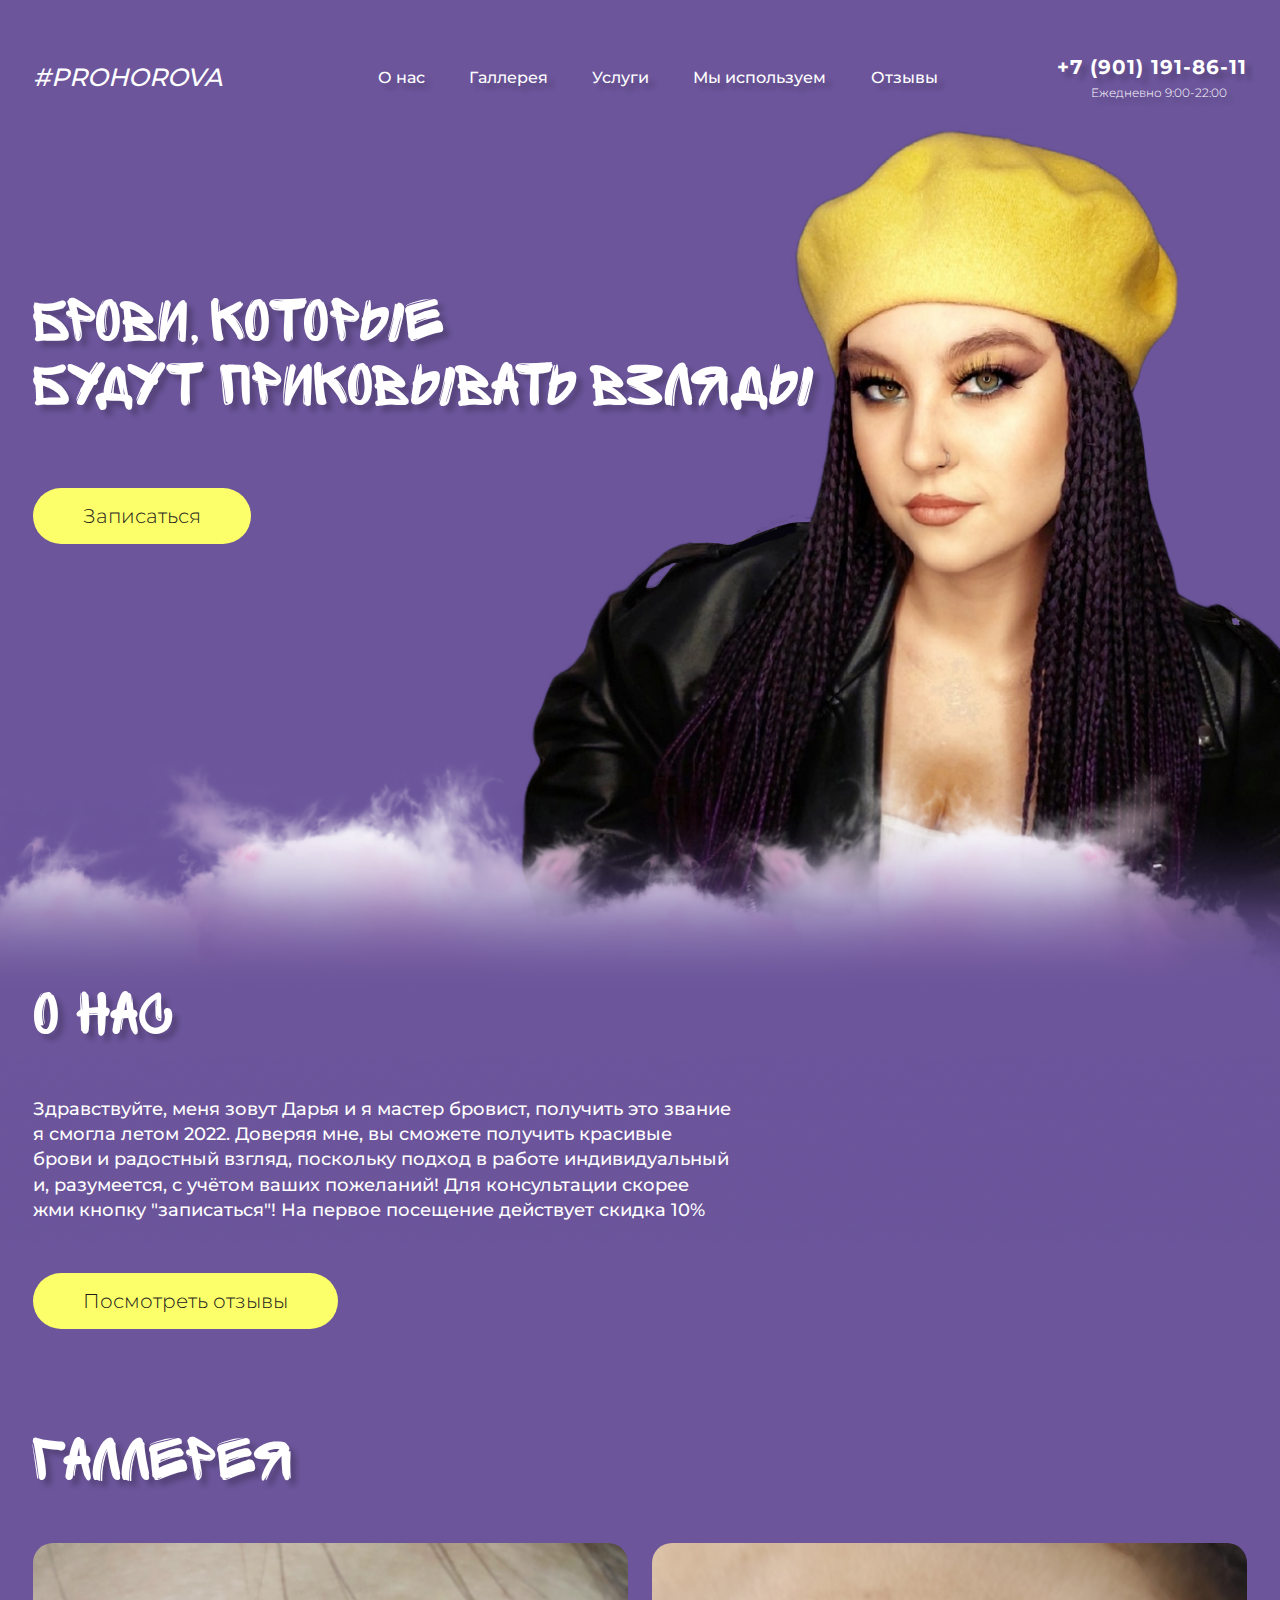
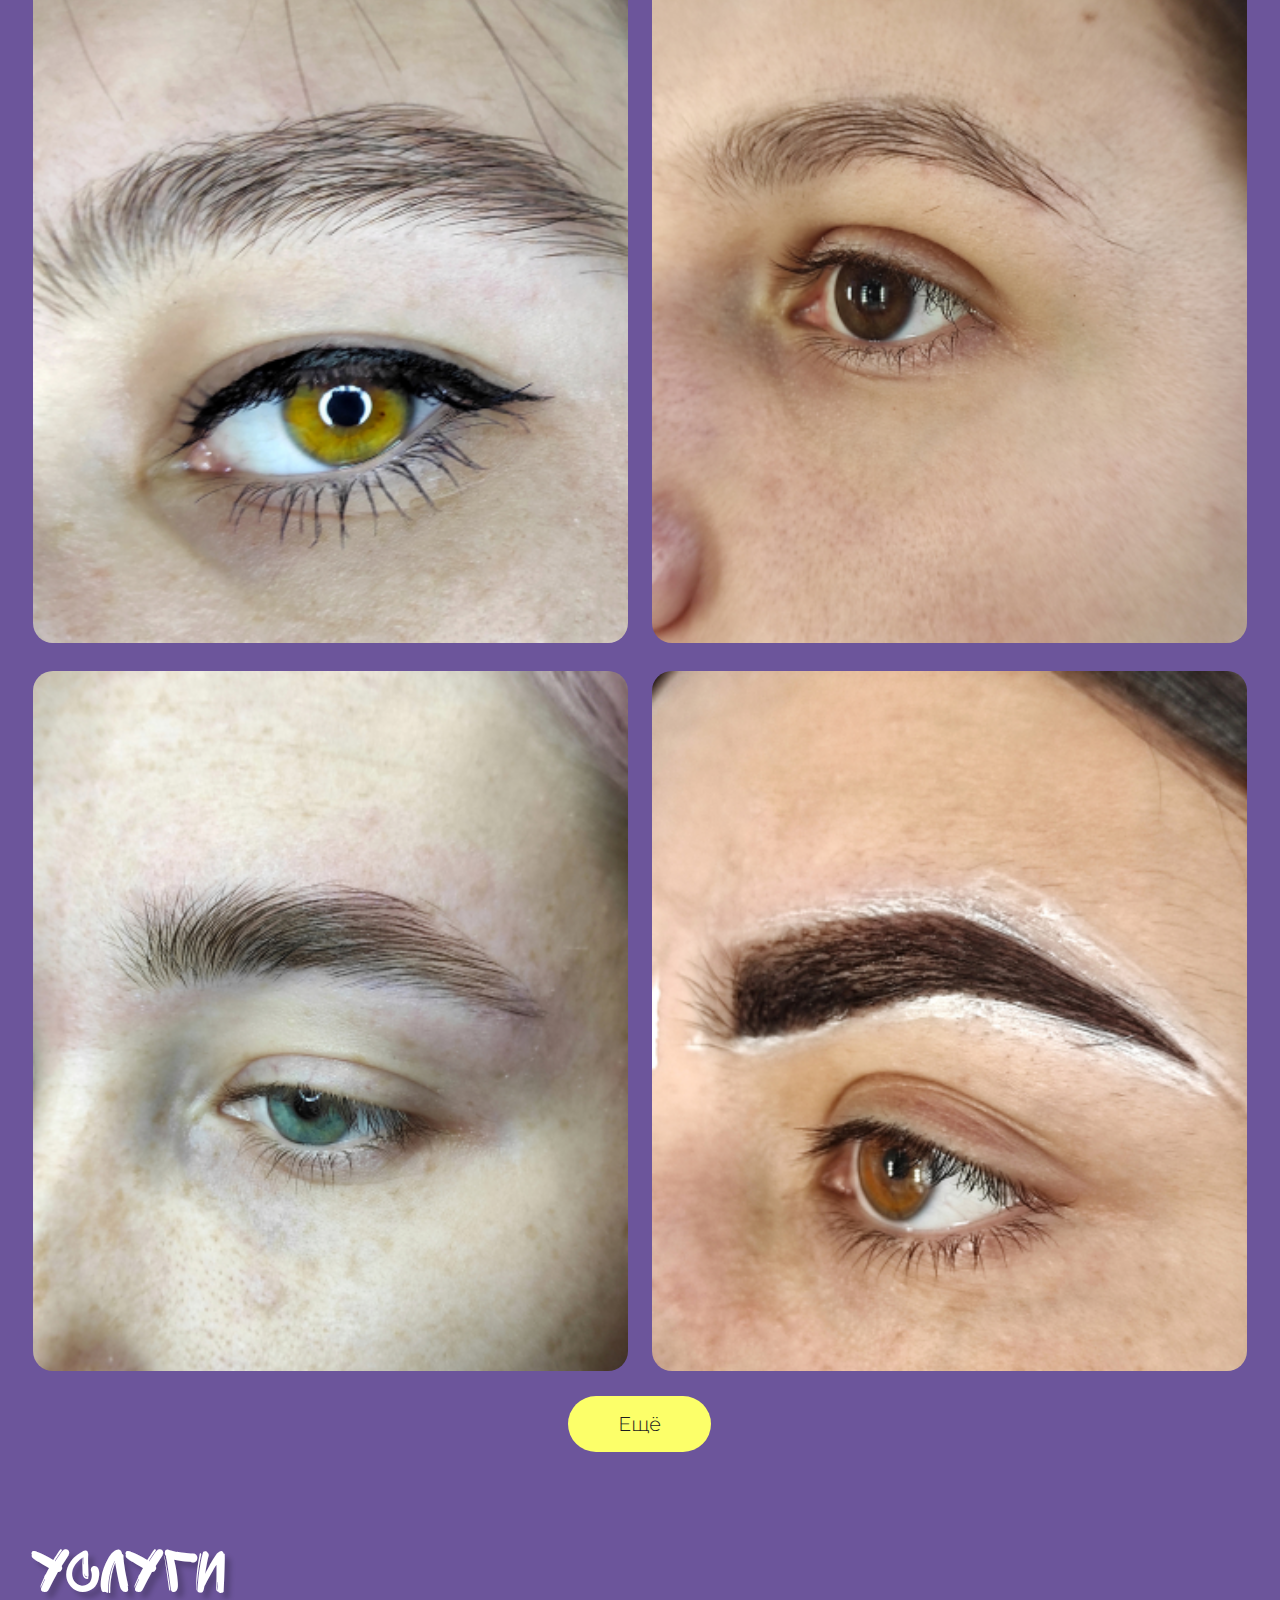
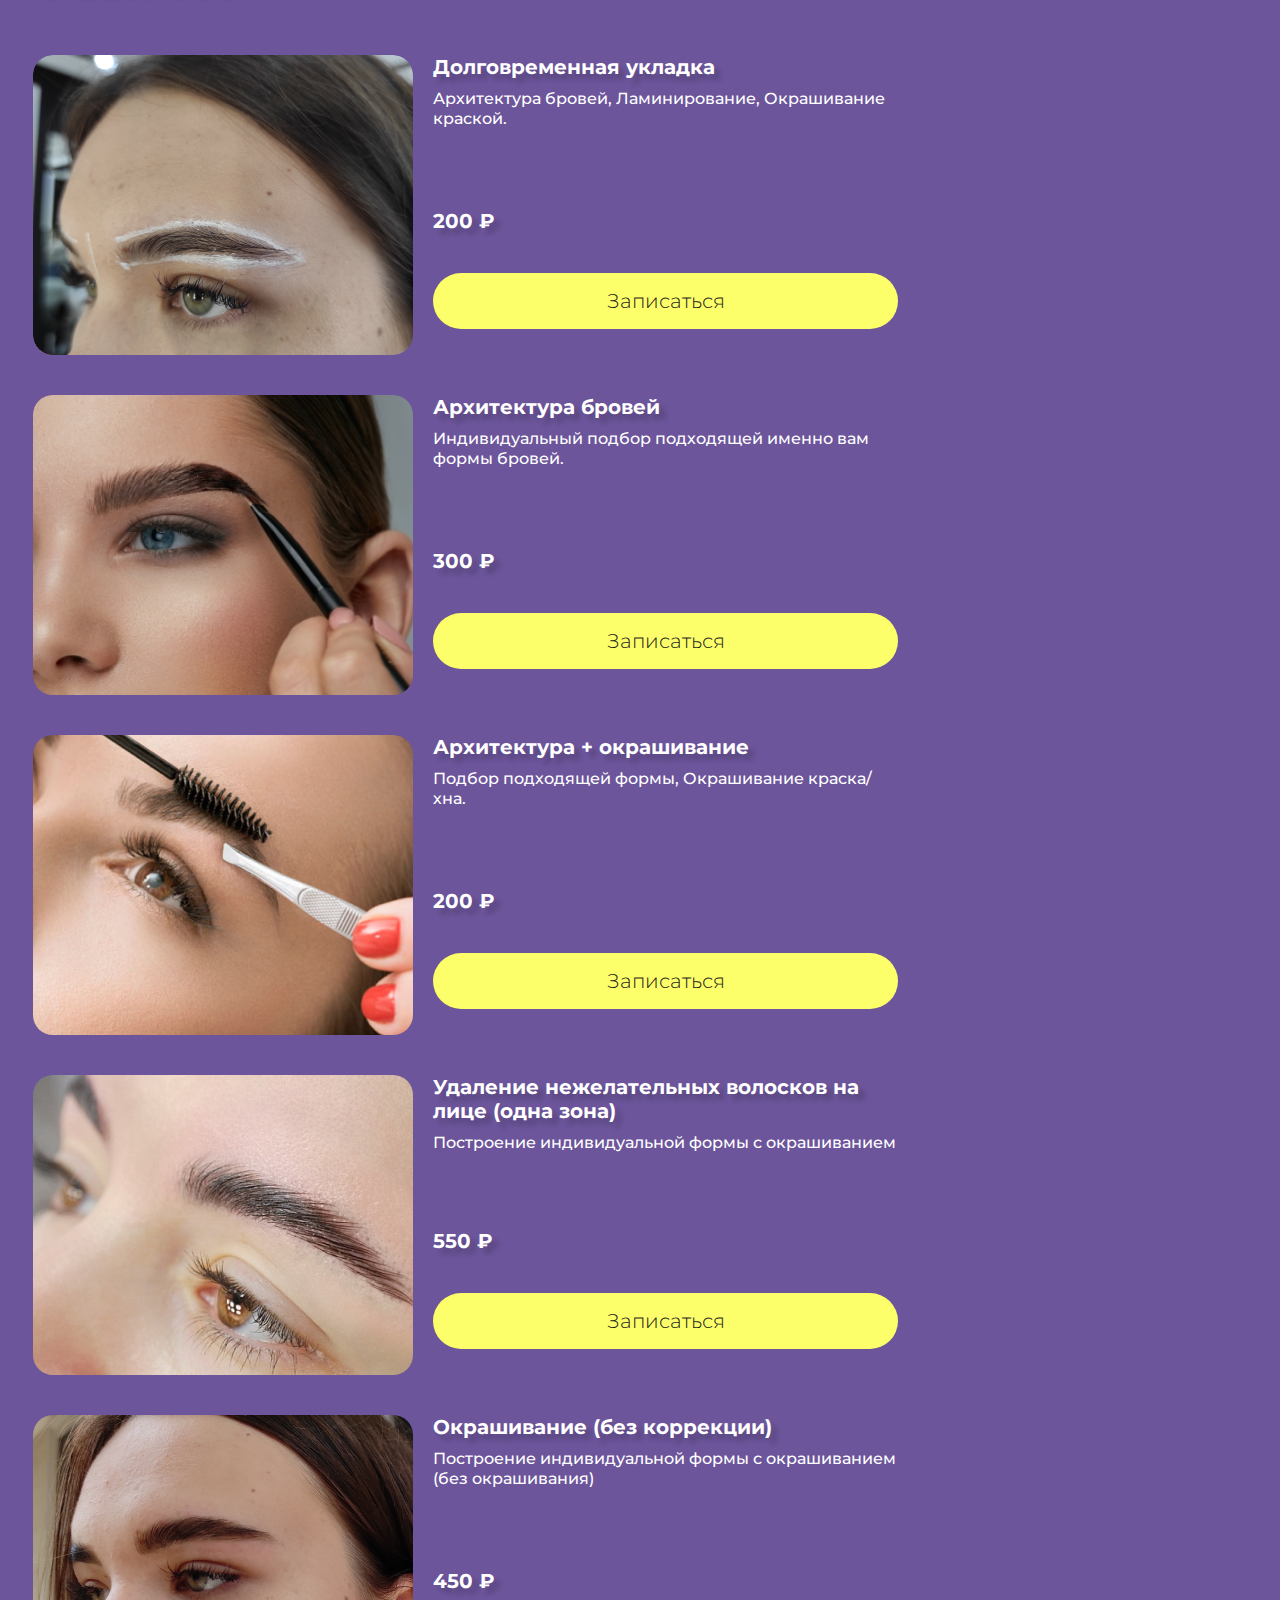
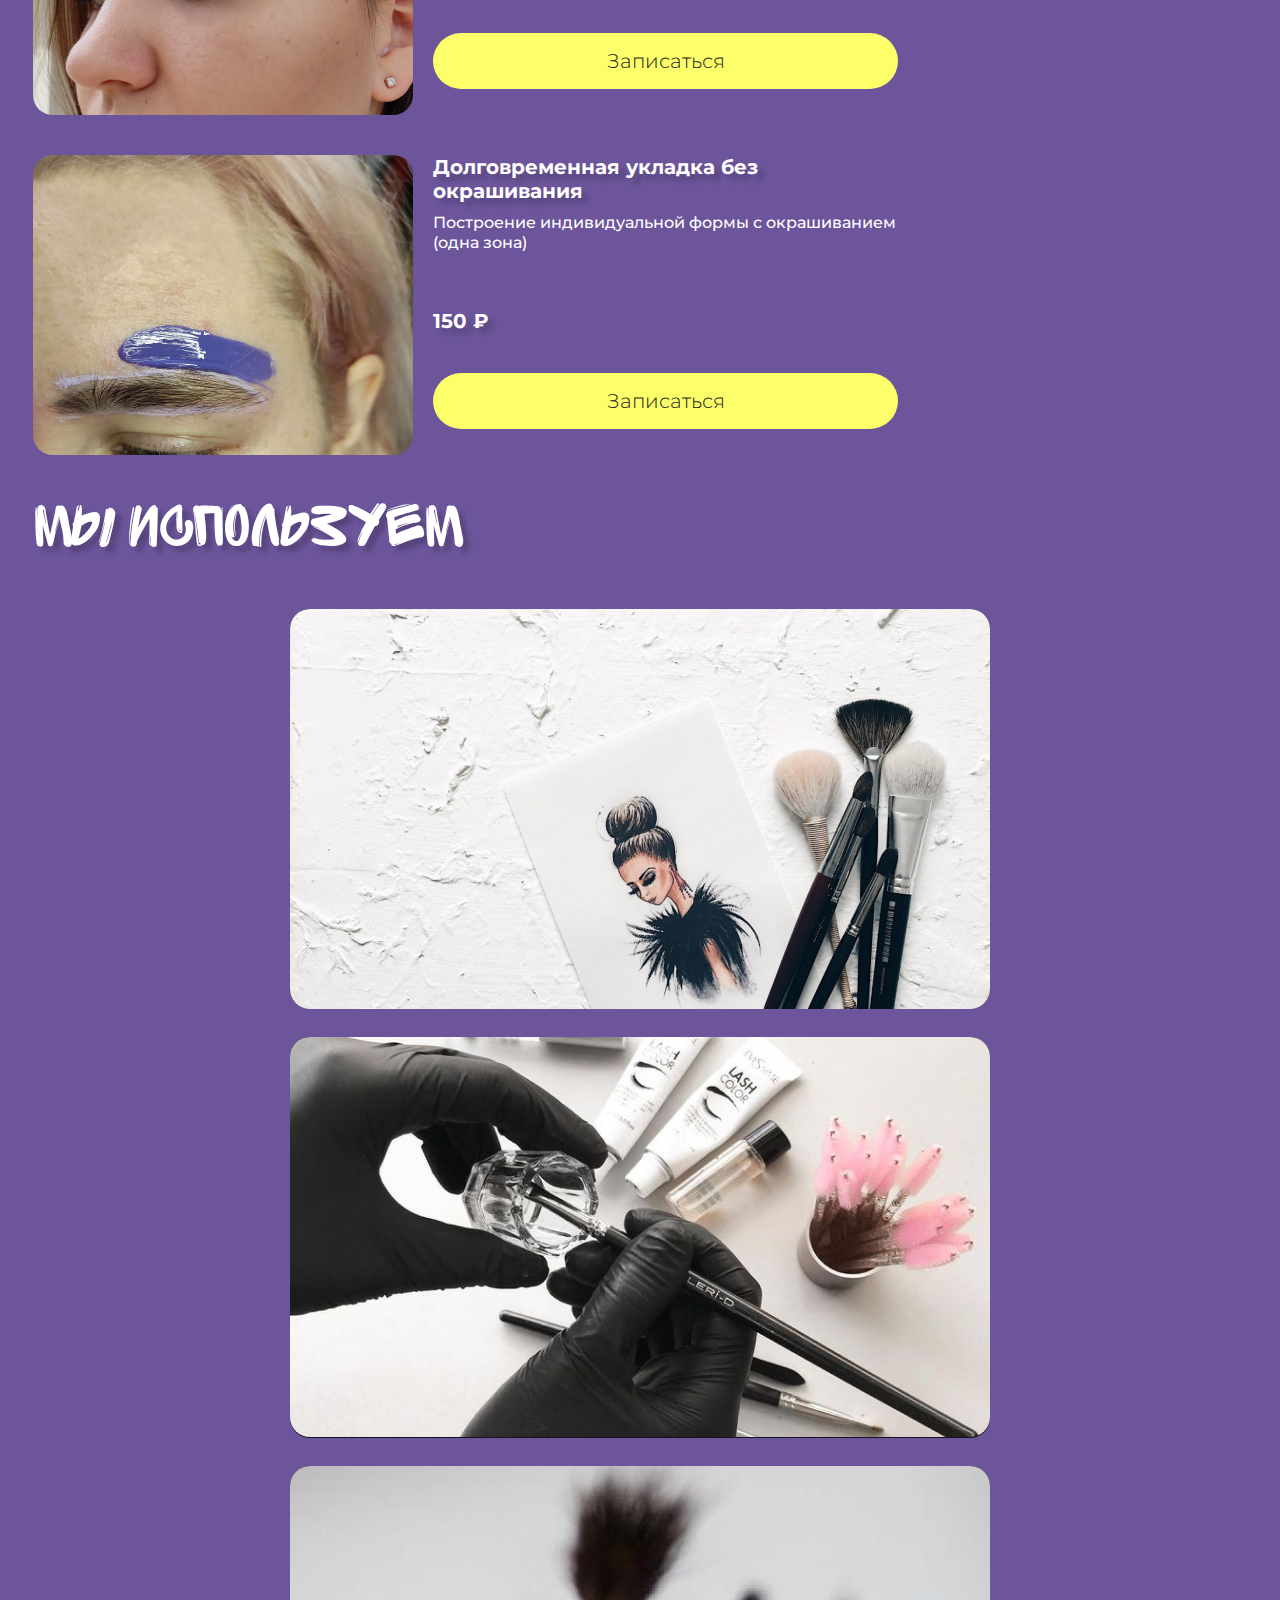
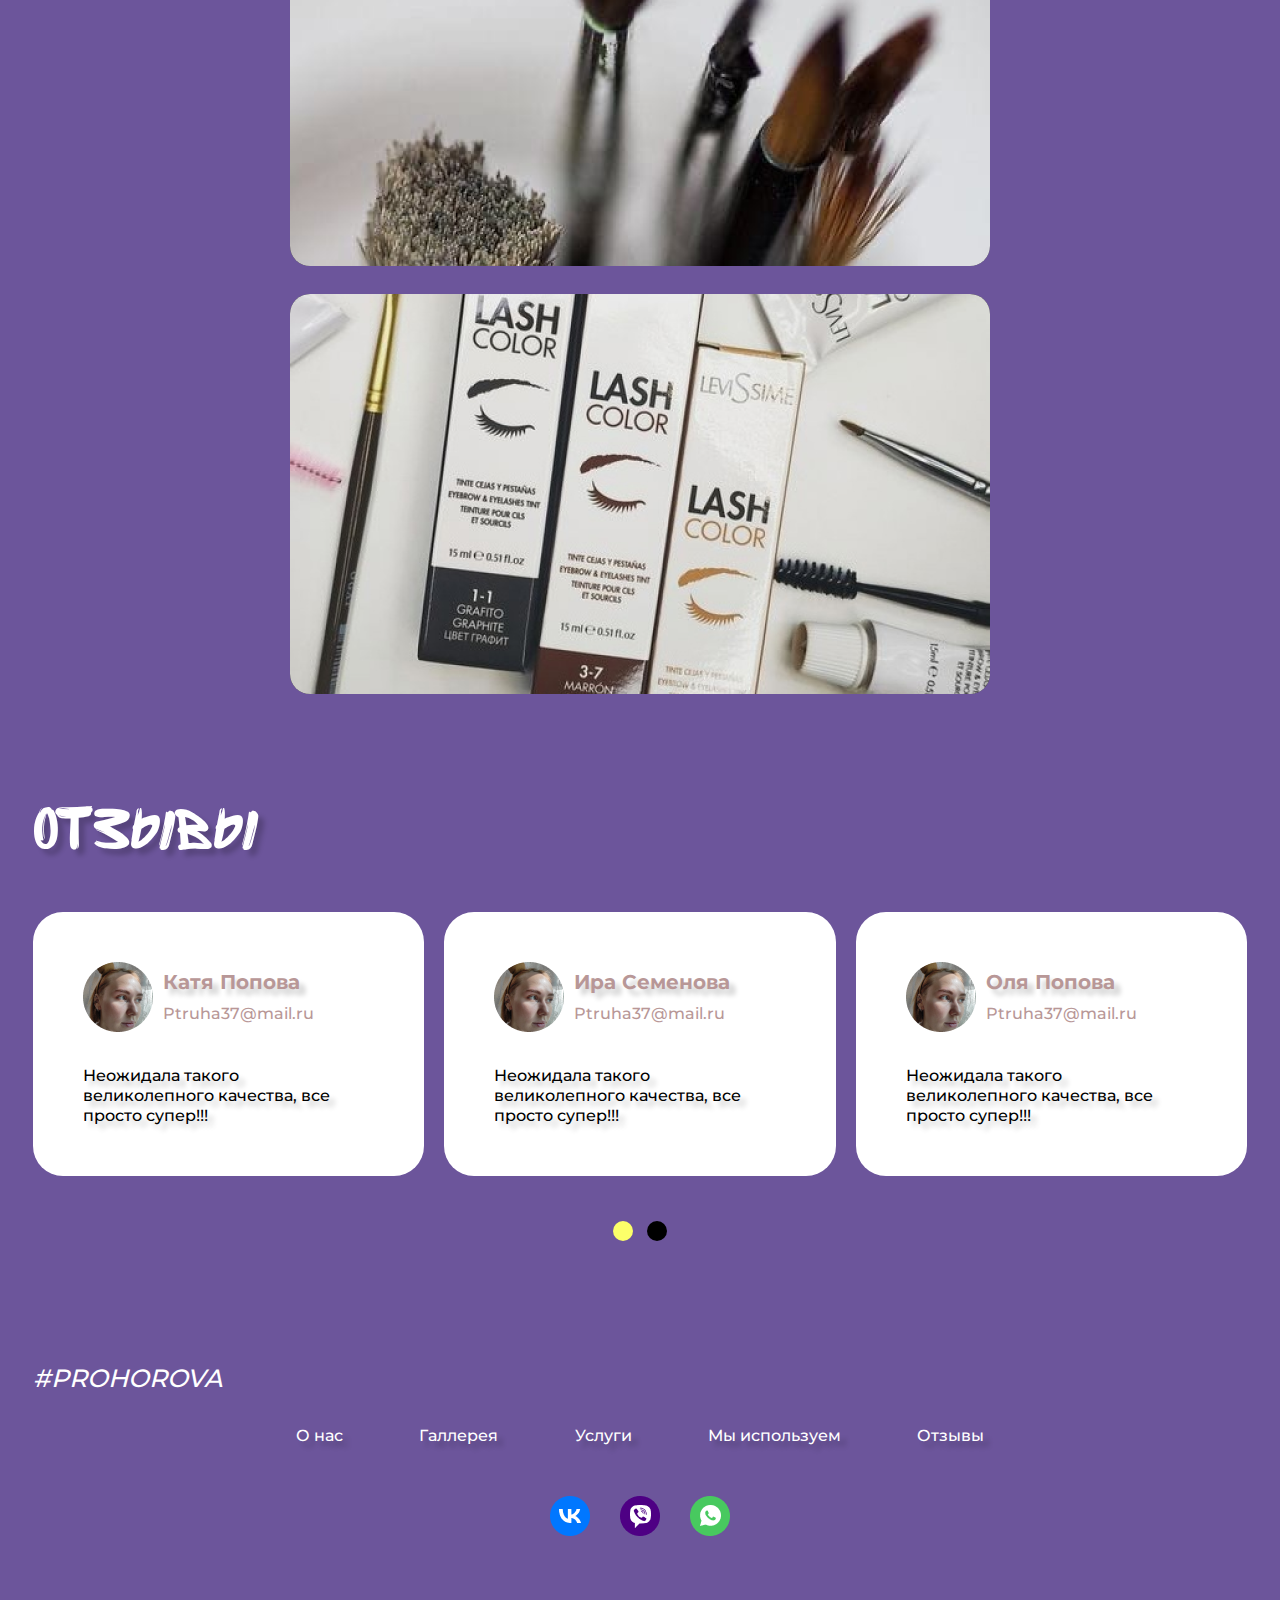
==== index.html @ 22cda9bd "tel mask" ====
<!DOCTYPE html>
<html lang="en">
  <head>
    <meta charset="UTF-8" />
    <meta http-equiv="X-UA-Compatible" content="IE=edge" />
    <meta name="viewport" content="width=device-width, initial-scale=1.0  user-scalable=no" />
    <link rel="stylesheet" href="./css/bootstrap-grid.min.css" />
    <link rel="stylesheet" href="modules/owl-carousel/owl.carousel.min.css" />
    <link
      rel="stylesheet"
      href="modules/owl-carousel/owl.theme.default.min.css"
    />
    <link rel="stylesheet" href="./css/fonts.css" />
    <link rel="stylesheet" href="./css/normalize.css" />
    <link rel="stylesheet" href="./css/style.css" />
    <script defer src="./modules/jquery-2.1.3.min.js"></script>
    <script defer src="modules/owl-carousel/owl.carousel.min.js"></script>
    <script defer src="./js/phoneinput.js"></script>
    <script defer src="./js/main.js"></script>
    <title>Document</title>
  </head>
  <body>
    <div class="wrapper">
        <header class="header">
          <div class="mob-menu mob-menu-out" >
            <div class="mob-menu-container container">
              <nav id="menu" class=" mob-menu__nav">
                    <ul class="nav__mob-menu__list">
                      <li class="nav-mob-menu__item">
                        <a data-target="link" href="#about" class="nav-mob-menu__link">О нас</a>
                      </li>
                      <li class="nav-mob-menu__item">
                        <a data-target="link" href="#gallery" class="nav-mob-menu__link">Галлерея</a>
                      </li>
                      <li class="nav-mob-menu__item">
                        <a data-target="link" href="#price" class="nav-mob-menu__link">Услуги</a>
                      </li>
                      <li class="nav-mob-menu__item">
                        <a data-target="link" href="#use" class="nav-mob-menu__link">Мы используем</a>
                      </li>
                      <li class="nav-mob-menu__item">
                        <a data-target="link" href="#reviews" class="nav-mob-menu__link">Отзывы</a>
                      </li>
                    </ul>
                </nav>
                </div>
          </div>
          <div class="container ">
            <div class="humburger-container">
                <div class="con">
                    <div id="top" class="bar"></div>
                    <div id="middle" class="bar"></div>
                    <div id="bottom" class="bar"></div>
                 </div>
              </div>
            <div class="row header__content">
              <div class="col-lg-3 col-sm-6 col-6 logo">
                <a class="header__logo logo">#prohorova</a>
              </div>
              <div class="col-lg-6 header-nav-coll">
                <nav id="menu" class="header-nav nav-menu">
                  <ul class="nav-menu__list">
                    <li class="nav-menu__item">
                      <a data-target="link" href="#about" class="nav-menu__link">О нас</a>
                    </li>
                    <li class="nav-menu__item">
                      <a data-target="link" href="#gallery" class="nav-menu__link">Галлерея</a>
                    </li>
                    <li class="nav-menu__item">
                      <a data-target="link" href="#price" class="nav-menu__link">Услуги</a>
                    </li>
                    <li class="nav-menu__item">
                      <a data-target="link" href="#use" class="nav-menu__link">Мы используем</a>
                    </li>
                    <li class="nav-menu__item">
                      <a data-target="link" href="#reviews" class="nav-menu__link">Отзывы</a>
                    </li>
                  </ul>
                </nav>
              </div>
              <div class="col-lg-3 col-sm-6 col-6 header__phone-block">
                <a class="phone-block__link" href="tel:+79011918611">
                  +7 (901) 191-86-11
                </a>
                <p class="phone-block__info">Ежедневно 9:00-22:00</p>
              </div>
              
            </div>
          </div>
        </header>
        <main class="main">
          <section class="hero">
            <img class="hero-image-cloud" src="./image/heroCloud.png" alt="">
            <div class="container">
              <div class="row">
                <div class="col-md-8 col-sm-12">
                  <h1 class="title">
                    брови, которые<br />
                    будут приковывать взляды
                  </h1>
                </div>
                <div class="hero-img-con col-md-4">
                  <picture>
                    <source srcset="./image/heroBgsm.png" media="(max-width: 992px)">
                    <img class="hero-image" src="./image/dasha.png" alt="">
                  </picture>
                </div>
              </div>
              <div class="row">
                <div class="col-md-2 col-xs-12">
                  <input
                    data-modal="modal"
                    class="button"
                    value="Записаться"
                    type="submit"
                  />
                </div>
              </div>
            </div>
          </section>
          <section id="about" class="about-us">
            <div class="container">
              <div class="row">
                <div class="col-xxl-5 col-sm-12">
                  <picture>
                    <!-- <source srcset="./image/aboutUs-sm.jpg" media="(max-width: 1400px)"> -->
                    <img
                    class="about-us__image"
                    src="./image/aboutUs.jpg"
                    alt=""
                    />
                  </picture>
                </div>
                <div class="col-xxl-7 col-sm-12">
                  <h2 class="sub-title about-us__title">O нас</h2>
                  <p class="about-us__text default-text">
                    Здравствуйте, меня зовут Дарья и я мастер бровист, получить это звание я смогла летом 2022.
                    Доверяя мне, вы сможете получить красивые брови и радостный взгляд, поскольку подход в работе индивидуальный и, разумеется, с учётом ваших пожеланий!
                    Для консультации скорее жми кнопку "записаться"! На первое посещение действует скидка 10%
                  </p>
                  <a data-target="link" href="#reviews" class="button button-reviews">
                    Посмотреть отзывы
                  </a>
                </div>
              </div>
            </div>
          </section>
           <section class="video">
            <video
              loop=""
              muted=""
              autoplay=""
              class="fullscreen-bg__video"
            >
              <source src="./image/Процесс1.mp4" type="video/mp4" />
            </video>
          </section>
          <section id="gallery" class="gallery">
            <div class="container">
              <h2 class="sub-title gallery__title">Галлерея</h2>
              <div class="row g-4 gallary-items">
                <div class="gallary-item col-xxl-3 col-md-6 col-sm-12">
                  <img class="gallary-img" src="./image/servise1.jpg" alt="">
                </div>
                <div class="gallary-item col-xxl-3 col-md-6 col-sm-12">
                  <img class="gallary-img" src="./image/servise2.jpg" alt="">
                </div>
                <div class="gallary-item col-xxl-3 col-md-6 col-sm-12">
                  <img class="gallary-img" src="./image/servise3.jpg" alt="">
                </div>
                <div class="gallary-item col-xxl-3 col-md-6 col-sm-12">
                  <img class="gallary-img" src="./image/servise4.jpg" alt="">
                </div>
                <div class="gallary-item close-lg col-xxl-3 col-md-6 col-sm-12">
                  <img class="gallary-img" src="./image/servise5.jpg" alt="">
                </div>
                <div class="gallary-item close-lg col-xxl-3 col-md-6 col-sm-12">
                  <img class="gallary-img" src="./image/servise6.jpg" alt="">
                </div>
                <div class="gallary-item close-lg col-xxl-3 col-md-6 col-sm-12">
                  <img class="gallary-img" src="./image/servise7.jpg" alt="">
                </div>
                <div class="gallary-item close-lg col-xxl-3 col-md-6 col-sm-12">
                  <img class="gallary-img" src="./image/servise8.jpg" alt="">
                </div>
              </div>
               <div class="owl-carousel slide-one owl-theme">
                <div class="item">
                  <div class="gallary-item">
                    <img class="gallary-img" src="./image/servise1.jpg" alt="">
                  </div>
                </div>
                <div class="item">
                   <div class="gallary-item">
                    <img class="gallary-img" src="./image/servise2.jpg" alt="">
                  </div>
                </div>
                <div class="item">
                  <div class="gallary-item">
                      <img class="gallary-img" src="./image/servise3.jpg" alt="">
                  </div>
                </div>
                <div class="item">
                  <div class="gallary-item">
                      <img class="gallary-img" src="./image/servise4.jpg" alt="">
                  </div>
                </div>
                <div class="item">
                  <div class="gallary-item">
                      <img class="gallary-img" src="./image/servise5.jpg" alt="">
                  </div>
                </div>
                <div class="item">
                  <div class="gallary-item">
                      <img class="gallary-img" src="./image/servise6.jpg" alt="">
                  </div>
                </div>
                <div class="item">
                  <div class="gallary-item">
                      <img class="gallary-img" src="./image/servise7.jpg" alt="">
                  </div>
                </div>
                <div class="item">
                  <div class="gallary-item">
                      <img class="gallary-img" src="./image/servise8.jpg" alt="">
                  </div>
                </div>
               </div>
              <div class="gallary-btn">
                <input id="more" class="button" value="Ещё" type="submit" />
              </div>
            </div>
          </section>
          <section id="price" class="price">
            <div class="container">
              <h2 class="sub-title price__title">Услуги</h2>
              <div class="row">
                <div class="col-xxl-6 col-lg-10 col-sm-12 price__service">
                  <img class="service-image" src="./image/service1.png" alt="" />
                  <div class="service-text">
                    <div class="service-text__text-head">
                      <h3 class="service-title">Долговременная укладка</h3>
                      <p class="service-subtitle default-text">
                        Архитектура бровей, Ламинирование, Окрашивание краской.
                      </p>
                      <p class="service-coast service-title">200 ₽</p>
                    </div>
                    <input
                    data-modal="modal"

                      class="button service-btn"
                      value="Записаться"
                      type="submit"
                    />
                  </div>
                </div>

                <div class="col-xxl-6 col-lg-10 col-sm-12 price__service">
                  <img class="service-image" src="./image/service2.png" alt="" />
                  <div class="service-text">
                    <div class="service-text__text-head">
                      <h3 class="service-title">Архитектура бровей</h3>
                      <p class="service-subtitle default-text">
                        Индивидуальный подбор подходящей именно вам формы бровей.
                      </p>
                      <p class="service-coast service-title">300 ₽</p>
                    </div>
                    <input
                    data-modal="modal"
                      class="button service-btn"
                      value="Записаться"
                      type="submit"
                    />
                  </div>
                </div>
                <div class="col-xxl-6 col-lg-10 col-sm-12   price__service">
                  <img class="service-image" src="./image/service3.png" alt="" />
                  <div class="service-text">
                    <div class="service-text__text-head">
                      <h3 class="service-title">Архитектура + окрашивание</h3>
                      <p class="service-subtitle default-text">
                        Подбор подходящей формы, Окрашивание краска/хна.
                      </p>
                      <p class="service-coast service-title">200 ₽</p>
                    </div>
                    <input
                    data-modal="modal"
                      class="button service-btn"
                      value="Записаться"
                      type="submit"
                    />
                  </div>
                </div>
                <div class="col-xxl-6 col-lg-10 col-sm-12 price__service">
                  <img class="service-image" src="./image/service4.png" alt="" />
                  <div class="service-text">
                    <div class="service-text__text-head">
                      <h3 class="service-title"> Удаление нежелательных волосков на лице (одна зона) </h3>
                      <p class="service-subtitle default-text">
                        Построение индивидуальной формы с&nbspокрашиванием
                      </p>
                      <p class="service-coast service-title">550 ₽</p>
                    </div>
                    <input
                    data-modal="modal"
                      class="button service-btn"
                      value="Записаться"
                      type="submit"
                    />
                  </div>
                </div>
                <div class="col-xxl-6 col-lg-10 col-sm-12 price__service">
                  <img class="service-image" src="./image/service5.png" alt="" />
                  <div class="service-text">
                    <div class="service-text__text-head">
                      <h3 class="service-title">Окрашивание (без коррекции)</h3>
                      <p class="service-subtitle default-text">
                        Построение индивидуальной формы с&nbspокрашиванием (без&nbspокрашивания)
                      </p>
                      <p class="service-coast service-title">450 ₽</p>
                    </div>
                    <input
                    data-modal="modal"
                      class="button service-btn"
                      value="Записаться"
                      type="submit"
                    />
                  </div>
                </div>
                <div class="col-xxl-6 col-lg-10 col-sm-12 price__service">
                  <img class="service-image" src="./image/service6.png" alt="" />
                  <div class="service-text">
                    <div class="service-text__text-head">
                      <h3 class="service-title">
                        Долговременная укладка без окрашивания
                      </h3>
                      <p class="service-subtitle default-text">
                        Построение индивидуальной формы с&nbspокрашиванием (одна&nbspзона)
                      </p>
                      <p class="service-coast service-title">150 ₽</p>
                    </div>
                    <input
                    data-modal="modal"
                      class="button service-btn"
                      value="Записаться"
                      type="submit"
                    />
                  </div>
                </div>
              </div>
            </div>
          </section>
          <section id="use" class="use">
            <div class="container">
              <h2 class="sub-title price__title">Мы используем</h2>
              <div class="row g-4 use-cards">
                <div class=" col-xxl-6 col-sm-12  use-card">
                  <div class="container-card">
                    <img class="use-image" src="./image/card1.png" alt="" />
                    <div class="use__card-text">
                      <h3 class="service-title">Пинцет</h3>
                      <p class="text-in-card default-text">
                        Это один из главных инструментов бровиста. Он позволяет
                        эффективно и быстро корректировать форму бровей и менять их
                        густоту
                      </p>
                    </div>
                  </div>
                </div>
                <div class=" col-xxl-6 col-sm-12  use-card">
                  <div class="container-card">
                    <img class="use-image" src="./image/card2.png" alt="" />
                    <div class="use__card-text">
                      <h3 class="service-title">Пинцет</h3>
                      <p class="text-in-card default-text">
                        Это один из главных инструментов бровиста. Он позволяет
                        эффективно и быстро корректировать форму бровей и менять их
                        густоту
                      </p>
                    </div>
                  </div>
                </div>
                <div class=" col-xxl-6 col-sm-12  use-card">
                  <div class="container-card">
                  <img class="use-image" src="./image/card3.png" alt="" />
                    <div class="use__card-text">
                      <h3 class="service-title">Кисти для бровей</h3>
                      <p class="text-in-card default-text">
                        Это один из главных инструментов бровиста. Он позволяет
                        эффективно и быстро корректировать форму бровей и менять их
                        густоту
                      </p>
                    </div>
                  </div>
                </div>
                <div class=" col-xxl-6 col-sm-12  use-card">
                  <div class="container-card">
                    <img class="use-image" src="./image/card4.png" alt="" />
                    <div class="use__card-text">
                      <h3 class="service-title">Красители</h3>
                      <p class="text-in-card default-text">
                        В моем арсенале несколько видов красителей:
                        <br/>
                        Краска (Bronsun, levissime)
                        <br/>
                        Хна (My henna)
                        <br/>
                        Когда вы придете ко мне, я расскажу вам все плюсы и минусы того или иного красителя, и мы подберём для вас наиболее подходящий вариант 🤍
                      </p>
                    </div>
                  </div>
                </div>
              </div>
            </div>
          </section>
          <section id="reviews" class="reviews">
            <div class="container">
              <h2 class="sub-title reviews__title">Отзывы</h2>
              <div class="owl-carousel slide-two owl-theme">
                <div class="item">
                  <div class="reviews-item">
                    <div class="reviews-head">
                      <img
                        class="item-avatar"
                        src="./image/reviews1.png"
                        alt=""
                      />
                      <div class="reviews-head-text">
                        <h3 class="service-title item-color">Катя Попова</h3>
                        <a
                          href="mailto:Ptruha37@mail.ru"
                          class="default-text item-color"
                        >
                          Ptruha37@mail.ru
                        </a>
                      </div>
                    </div>
                    <p class="reviews-text default-text">
                      Неожидала такого великолепного качества, все просто супер!!!
                    </p>
                  </div>
                </div>
                <div class="item">
                  <div class="reviews-item">
                    <div class="reviews-head">
                      <img
                        class="item-avatar"
                        src="./image/reviews1.png"
                        alt=""
                      />
                      <div class="reviews-head-text">
                        <h3 class="service-title item-color">Ира Семенова</h3>
                        <a
                          href="mailto:Ptruha37@mail.ru"
                          class="default-text item-color"
                        >
                          Ptruha37@mail.ru
                        </a>
                      </div>
                    </div>
                    <p class="reviews-text default-text">
                      Неожидала такого великолепного качества, все просто супер!!!
                    </p>
                  </div>
                </div>
                <div class="item">
                  <div class="reviews-item">
                    <div class="reviews-head">
                      <img
                        class="item-avatar"
                        src="./image/reviews1.png"
                        alt=""
                      />
                      <div class="reviews-head-text">
                        <h3 class="service-title item-color">Оля Попова</h3>
                        <a
                          href="mailto:Ptruha37@mail.ru"
                          class="default-text item-color"
                        >
                          Ptruha37@mail.ru
                        </a>
                      </div>
                    </div>
                    <p class="reviews-text default-text">
                      Неожидала такого великолепного качества, все просто супер!!!
                    </p>
                  </div>
                </div>
                <div class="item">
                  <div class="reviews-item">
                    <div class="reviews-head">
                      <img
                        class="item-avatar"
                        src="./image/reviews1.png"
                        alt=""
                      />
                      <div class="reviews-head-text">
                        <h3 class="service-title item-color">Даша Сидорова</h3>
                        <a
                          href="mailto:Ptruha37@mail.ru"
                          class="default-text item-color"
                        >
                          Ptruha37@mail.ru
                        </a>
                      </div>
                    </div>
                    <p class="reviews-text default-text">
                      Неожидала такого великолепного качества, все просто супер!!!
                    </p>
                  </div>
                </div>
                <div class="item">
                  <div class="reviews-item">
                    <div class="reviews-head">
                      <img
                        class="item-avatar"
                        src="./image/reviews1.png"
                        alt=""
                      />
                      <div class="reviews-head-text">
                        <h3 class="service-title item-color">Саша Сидорова</h3>
                        <a
                          href="mailto:Ptruha37@mail.ru"
                          class="default-text item-color"
                        >
                          Ptruha37@mail.ru
                        </a>
                      </div>
                    </div>
                    <p class="reviews-text default-text">
                      Неожидала такого великолепного качества, все просто супер!!!
                    </p>
                  </div>
                </div>
              </div>
            </div>
          </section>
        </main>
        <footer class="footer">
          <div class="container">
            <div class="row footer-row">
              <div class="col-xxl-3 logo">#Prohorova</div>
              </div>
              <nav id="menu2" class="footer-nav nav-menu">
                <ul class="nav-menu__list footer-menu__list">
                  <li data="target" class="nav-menu__item">
                    <a data-target="link" href="#about" class="nav-menu__link">О нас</a>
                  </li>
                  <li class="nav-menu__item">
                    <a data-target="link" href="#gallery" class="nav-menu__link">Галлерея</a>
                  </li>
                  <li class="nav-menu__item">
                    <a data-target="link" href="#price" class="nav-menu__link">Услуги</a>
                  </li>
                  <li class="nav-menu__item">
                    <a data-target="link" href="#use" class="nav-menu__link">Мы используем</a>
                  </li>
                  <li class="nav-menu__item">
                    <a data-target="link" href="#reviews" class="nav-menu__link">Отзывы</a>
                  </li>
                </ul>
              </nav>
            <ul class="social-link">
              <li class="social-item">
                <a href="https://vk.com/dashulik_pro" target="_blank">
                  <img
                    width="40px"
                    height="40px"
                    class="social-img"
                    src="./image/vk.png"
                    alt=""
                  />
                </a>
              </li>
              <li class="social-item">
                <a href="viber://chat?number=%2B79011918611" target="_blank">
                  <img
                    width="40px"
                    height="40px"
                    class="social-img"
                    src="./image/viber.png"
                    alt=""
                  />
                </a>
              </li>
              <li class="social-item">
                <a href="https://wa.me/79011918611" target="_blank">
                  <img
                    width="40px"
                    height="40px"
                    class="social-img"
                    src="./image/wats.png"
                    alt=""
                  />
                </a>
              </li>
            </ul>
          </div>
        </footer>
        <div class="fixed-overlay fixed-overlay__modal">
          <div id="modal" class="modalwindow modal">
            <span class="close-modal">X</span>
            <h2 class="sub-title modal__title">Запись на прием</h2>
            <form class="modal-form" action="">
              <p class="default-text form-lable">Укажите свои данные</p>
              <div class="input-group">
                <input class="form-input" type="text" placeholder="ФИО" maxlength="60" />
                 <input type="tel" class="form-input" data-tel-input placeholder="Телефон" maxlength="18" />
              </div>
              <div class="input-group">
                <label for="#personal">
                  <input class="form-check" id="personal" type="checkbox" />
                  Я согласен на обработку моих персональных данных
                </label>
                <label for="#policy">
                  <input class="form-check" id="policy" type="checkbox" />
                  Я согласен с политикой конфиденциальности
                </div>
                  <input
                    class="button form-button"
                    type="submit"
                    value="Записаться"
                  />
                </label>
            </form>
          </div>
        </div>
    </div>
  </body>
</html>
---- css/fonts.css ----
@font-face {
    font-family: Inter;
    src: url(../fonts/Inter-Regular.ttf);
    font-weight: 400;
}
@font-face {
    font-family: Montserrat;
    src: url(../fonts/Montserrat-Bold.ttf);
    font-weight: 700;
}
@font-face {
    font-family: Montserrat;
    src: url(../fonts/Montserrat-Light.ttf);
    font-weight: 300;
}
@font-face {
    font-family: Montserrat;
    src: url(../fonts/Montserrat-Medium.ttf);
    font-weight: 500;
}
@font-face {
    font-family: Sprite;
    src: url(../fonts/SpriteGraffiti-Regular.otf);
    font-weight: 400;
}
---- css/style.css ----
.owl-carousel {
    -ms-touch-action: none;
    touch-action: none;
}
body{
    background: #6C559B;
}
.wrapper{
    max-width: 1920px;
    margin: 0 auto;
    background-image: url(../image/BG.png);
    background-repeat:no-repeat;
    overflow: hidden;
}

.header{
  padding-top: 50px;
  margin-bottom: 185px;
}
.mob-menu{
    display: none;
}
.header__content{
    align-items: center;
}
.logo{
    font-family: 'Montserrat';
    font-style: italic;
    text-transform: uppercase ;
    font-size: 25px;
    line-height: 55px;
    color: #FFFFFF;
}
.nav-menu__list{
    padding-left: 35px;
    display: flex;
    list-style: none;
    justify-content: space-between;
}
.nav-menu__link{
    font-family: 'Montserrat';
    font-weight: 500;
    font-size: 16px;
    line-height: 20px;
    color: #FFFFFF;
    text-shadow: 6px 6px 5px rgba(0, 0, 0, 0.2);
}
.nav-menu__link:hover{
    color:#cfcccc;
}
.header__phone-block{
    text-align: right;
}
.phone-block__link{
    display: inline-block;
    letter-spacing: 1px;
    margin-bottom: 6px;
    font-family: 'Montserrat';
    font-weight: 700;
    font-size: 20px;
    line-height: 24px;
    color: #FFFFFF;
    text-shadow: 6px 6px 5px rgba(0, 0, 0, 0.2);
}
.phone-block__info {
    font-family: 'Montserrat';
    font-weight: 300;
    font-size: 12px;
    line-height: 15px;
    color: #FFFFFF;
    text-shadow: 6px 6px 5px rgba(0, 0, 0, 0.2);
    padding-right: 20px;
}
.hero{
    margin-bottom: 506px;
    position: relative;
}
.hero-img-con{
    position: relative;
}
.hero-image{
    position: absolute;
    top: -163px;
    right: 0px;
    max-width: 888px;
}
.hero-image-cloud{
    position: absolute;
    bottom: -706px;
    right: 0;
    z-index: 3;
}
.title{
    margin-bottom: 70px;
    font-family: 'Sprite';
    font-style: normal;
    font-weight: 400;
    font-size: 64px;
    line-height: 64px;
    color: #FFFFFF;
    text-shadow: 6px 6px 5px rgba(0, 0, 0, 0.2);
}
.button{
    background: #FCFF69;
    border-radius: 50px;
    font-family: 'Montserrat';
    font-weight: 300;
    font-size: 20px;
    line-height: 24px;
    color: #1C1C1C;
    padding: 16px 50px;
    transition: ease-in-out transform .1s , background .1s;
    cursor: pointer;
    display: inline-block;
}

.button:hover{
    background: #f4f748;
    /* transform: scaleX(1.1); */
}
.button:disabled {
    background-color: #bcbd72;
}
.about-us{
   background-image: url(../image/about.png);
   background-repeat: no-repeat;
   background-size: cover;
   background-position: center;
   padding-top: 89px;
   padding-bottom: 200px;
   position: relative;
   z-index: 3;
}
.background{
    background-image: url(../image/BG.png);
        background-repeat: no-repeat;
        background-size: cover;
}
.sub-title{
    font-family: 'Sprite';
    font-weight: 400;
    font-size: 64px;
    line-height: 64px;
    color: #FFFFFF;
    text-shadow: 6px 6px 5px rgba(0, 0, 0, 0.2);
}
.default-text{
    font-family: 'Montserrat';
    font-weight: 500;
    font-size: 16px;
    line-height: 20px;
    color: #FFFFFF;
}
.about-us__text{
    max-width: 700px;
    font-size: 18px;
    line-height: 140%;
}
.about-us__title{
    margin-bottom: 50px;
}
.about-us__text{
    margin-bottom: 50px;
}
.about-us__image{
    max-width: 100%;
    border-radius:50%;
}

.fullscreen-bg {
    overflow: hidden;
    z-index: -100;
    position: relative;
    height: 100%;
    width: 100%;
    padding-top: 45%;
}

.fullscreen-bg__video {
    top: 0;
    left: 0;
    width: 100%;
}

.video{
    display: none;
    height: 700px;
    overflow: hidden;
    margin-bottom: 100px;
}
.gallery{
    margin-bottom: 89px;
}

.gallery__title{
    padding-top: 100px;
    margin-bottom: 50px;
}
.gallary-items{
    margin-bottom: 20px;
}
.gallary-img{
    width: 100%;
    border-radius: 20px;
}

.gallary-btn{
    max-width: 144px;
    margin: 0 auto;
    display: none;
}
.price__title{
    margin-bottom: 50px;
}
.price__service{
    display: flex;
    margin-bottom: 40px;
}
.service-image{
    border-radius: 20px ;
    margin-right: 20px;
}
.service-text__text-head{
    display: flex;
    flex-direction: column;
    min-height: 188px;
    margin-bottom: 30px;
}
.service-title{
    font-family: 'Montserrat';
    font-style: normal;
    font-weight: 700;
    font-size: 20px;
    line-height: 24px;
    color: #FFFFFF;
    text-shadow: 6px 6px 5px rgba(0, 0, 0, 0.2);
    margin-bottom: 10px ;
}
.service-subtitle{
    flex: 1 1 auto;
}
.service-btn{
    width: 100%;
}
.use{
    margin-bottom: 100px;
}

.use-card{
    position: relative;
    border-radius:20px;
}
.use-image{
    border-radius: 20px;
    position: relative;
    z-index: 2;
    transition: opacity 0.2s;
}
.use-image:hover, .use-image:active{
    opacity: 0.1;
}
.use__card-text{
    background: rgba(0, 0, 0, 0.8);
    mix-blend-mode: normal;
    backdrop-filter: blur(10px);
    border-radius: 20px;
    position: absolute;
    top: 0;
    left: 0;
    z-index: 1;
    height: 99%;
    width: 102%;
    padding: 70px;

}
.container-card{
    position: relative;
    max-width: 700px;
    margin: 0 auto;

}
.reviews{
    margin-bottom: 100px;
}
.reviews-list{
    justify-content: space-between;
}
.reviews-item{
    background: #FFFFFF;
    border-radius: 30px;
    padding: 50px 76px 50px 50px; 
    max-width: 460px;
}
.item-color{
    color: #B89797;
}
.item-avatar{
    margin-right: 10px;
}
.reviews-head{
    display: flex;
    align-items:center;
    margin-bottom: 34px;
}
.reviews-text{
    color: #000000;
    text-shadow: 6px 6px 5px rgba(0, 0, 0, 0.2);
}
.reviews__title{
    margin-bottom: 50px;
}
.slide-one {
    display: none !important; 
}
.footer{
    padding-bottom: 60px;
}
.footer-row{
    align-items:center;
}
.footer-nav{
    max-width: 688px;
    margin: 20px auto;

}
.social-link{
    display: flex;
    max-width: 180px;
    justify-content: space-between;
    margin: 0 auto;
    
}
.modalwindow{
    max-width: 600px;
    max-height: 700px;
    background-color: #FFFFFF;
    border-radius: 20px;
    padding: 50px ;
    position: relative;
}
.close-modal{
    position: absolute;
    top: 14px;
    right: 30px;
    color:#B89797;
    font-family: 'Montserrat';
    cursor: pointer;
}
.modal__title{
    color:#000000;
    margin-bottom: 80px;
}
.modal-form{
    display: flex;
    flex-direction: column;
    
}
.form-lable{
    color:#000000;
    margin-bottom: 20px;
}
.form-input{
    padding: 20px 40px;
    background-color: #6C559B;
    border-radius: 100px;
    width: 100%;
}
.form-input, .form-input::placeholder{
    font-family: 'Montserrat';
    font-style: normal;
    font-weight: 500;
    font-size: 16px;
    line-height: 20px;
    color: #FFFFFF;
    
}
.input-group{
    margin-bottom: 60px;
    display: flex;
    flex-direction: column;
    align-items: flex-start;
}
.input-group *:not(:last-child){
    margin-bottom: 20px;
}
.form-button{
    max-width: 217px;
    margin: 0 auto;
}


.fixed-overlay {
    position: fixed;
    overflow: auto;
    left: 0;
    top: 0;
    width: 100%;
    height: 100%;
    background-color: rgba(0, 0, 0, 0.5);
    z-index: 100;
}

.fixed-overlay__modal {
    text-align: center;
    /* white-space: nowrap; */
    display: none;
}

.fixed-overlay__modal::after {
    display: inline-block;
    vertical-align: middle;
    width: 0;
    height: 100%;
    content: '';
}

.modal {
    display: block;
    margin: 0 auto;
    margin-top: 40px;
    /* vertical-align: middle; */
}
@media(max-width:1400px){
    .hero{
        margin-bottom: 350px;
    }
    .hero-image{
        right: -108px;
    }
    .about-us{
        padding-bottom: 0;
    }
    .about-us{
        background:none;
    }
    .about-us__image{
        border-radius:20px;
        margin-bottom: 40px;
        display: none;
    }
    .close-lg{
        display: none;
    }
    .footer-nav{
        margin-bottom: 50px;
    }
    .footer-menu__list{
        padding: 0;
    }
    .service-text{
        max-width: 465px;
    }
    .use__card-text {
        width: 100%;
    }
    .gallary-btn{
        display: block;
   }
}

@media(max-width:1200px){
    .use-card{
        text-align: center;
    }
    .use-image{
        max-width: 100%;
    }
   
}
@media(max-width:992px) {
    .hero,
    .about,
    .gallery,
    .price,
    .use,
    .reviews {
        margin-bottom: 50px;
    }
    .header-nav-coll {
        display: none;
    }

    .header {
        padding-top: 0;
        margin-bottom: 80px;
    }

    /* burger style */
    .humburger-container {
        position: relative;
        z-index: 100;
        width: 30px;
    }

    .con,
    .special-con {
        cursor: pointer;
        display: inline-block;
    }

    .bar {
        display: block;
        height: 4px;
        width: 30px;
        background: #FFFFFF;
        margin: 7px auto;
    }

    .con {
        width: auto;
        margin: 0 auto;
        -webkit-transition: all .7s ease;
        -moz-transition: all .7s ease;
        -ms-transition: all .7s ease;
        -o-transition: all .7s ease;
        transition: all .7s ease;
    }

    .bar2 {
        /* background-color: #FCFF69; */
        background-color: #FFFFFF;
        
    }

    .col {
        display: inline-block;
        width: 24%;
        text-align: center;
        height: auto;
        position: relative;
    }

    .middle {
        margin: 0 auto;
    }

    .bar {
        -webkit-transition: all .3s ease;
        -moz-transition: all .3s ease;
        -ms-transition: all .3s ease;
        -o-transition: all .3s ease;
        transition: all .3s ease;
    }

    .top {
        -webkit-transform: translateY(7px) rotateZ(45deg);
        -moz-transform: translateY(7px) rotateZ(45deg);
        -ms-transform: translateY(7px) rotateZ(45deg);
        -o-transform: translateY(7px) rotateZ(45deg);
        transform: translateY(7px) rotateZ(45deg);
    }

    .bottom {
        -webkit-transform: translateY(-15px) rotateZ(-45deg);
        -moz-transform: translateY(-15px) rotateZ(-45deg);
        -ms-transform: translateY(-15px) rotateZ(-45deg);
        -o-transform: translateY(-15px) rotateZ(-45deg);
        transform: translateY(-15px) rotateZ(-45deg);
    }

    .middle {
        width: 0;
    }

    /* menu */
    .mob-menu {
        display: block;
        background-color: #9b90c8;
        width: 100vw;
        height: 70vh;
        /* padding: 60px 0px; */
        position: absolute;
        top: 0;
        left: 0;
        transition: ease-in-out transform .35s;
        z-index: 7;
    }
    .mob-menu-container{
        height: 100%;
    }

    .mob-menu-out {
        transform: translateX(-1000px);
    }

    .mob-menu__nav {
        height: 100%;
        padding: 60px 0;
    }

    .nav__mob-menu__list {
        height: 100%;
        display: flex;
        flex-direction: column;
        justify-content: space-between;
    }

    .nav-mob-menu__item {}

    .nav-mob-menu__link {
        font-family: 'Montserrat';
        font-style: normal;
        font-weight: 800;
        font-size: 26px;
        line-height: 20px;
        color: #FFFFFF;
    }
    .hero-image {
        right: -223px;
        top: -65px;
    }

}
@media(max-width:768px){
    .about-us{
        text-align: center;
    }
    .button-reviews{
        border:  1px solid #FCFF69;
        background: transparent;
        color: #FFFFFF;
    }
    .button-reviews:hover, .button-reviews:active, .button-reviews:focus{
        border: 1px solid #FCFF69;
        background: transparent;
        color: #FFFFFF;
       
    }
    .sub-title{
        text-align: center;
    }
    .close-sm{
        display: none;
    }
    .hero-img-con{
        display: none;
    }
    .gallary-items{
        display: none;
    }
    .slide-one{
        display: block !important;
    }
    .price__service{
        flex-direction: column;   
    }
    .modal-form{
        padding: 15px 0;
    }
    .reviews-item{
        max-width: unset;
    }
    .service-text__text-head{
        min-height: 146px;
    }
    .service-text{
        max-width: none;
    }
    .service-title{
        margin: 10px 0 ;
    }
    .use__card-text {
        height: 98%;
    }
    
    .service-text__text-head{
        margin-bottom: 0;
    }
    .service-image{
        margin-right: 0;
    }
    .price__service:not(:last-child){
        margin-bottom: 50px;
    }
    .service-subtitle{
        font-size: 14px;
    }
    .use__card-text{
        padding: 17px;
    }
    .service-title{
        font-size: 17px;
    }
    .text-in-card{
        font-size: 12px;
    }
    .reviews{
        margin-bottom: 50px;
    }
    .gallary-btn {
        display: none;
    }
    .footer-menu__list{
        flex-wrap: wrap;
        gap: 30px;
        justify-content: center;
    }
}
@media(max-width:450px){
    .phone-block__link{
        font-size: 16px;

    }
    .modalwindow{
        max-width: 100vw;
        /* max-height: 100vh; */
        padding: 15px 5px;
       scroll-behavior: auto;
    }
    .modal__title{
        font-size: 50px ;
        margin-bottom: 40px;
    }
    .input-group{
        /* align-items: unset; */
        text-align: left;
    }
    .phone-block__info{
        font-size: 12px;
        padding-right: 10px;
    }
    .sub-title{
        text-align: center;
    }

    .hero-image-cloud{
        bottom: -623px;
        right: -129px;
    }
   
}
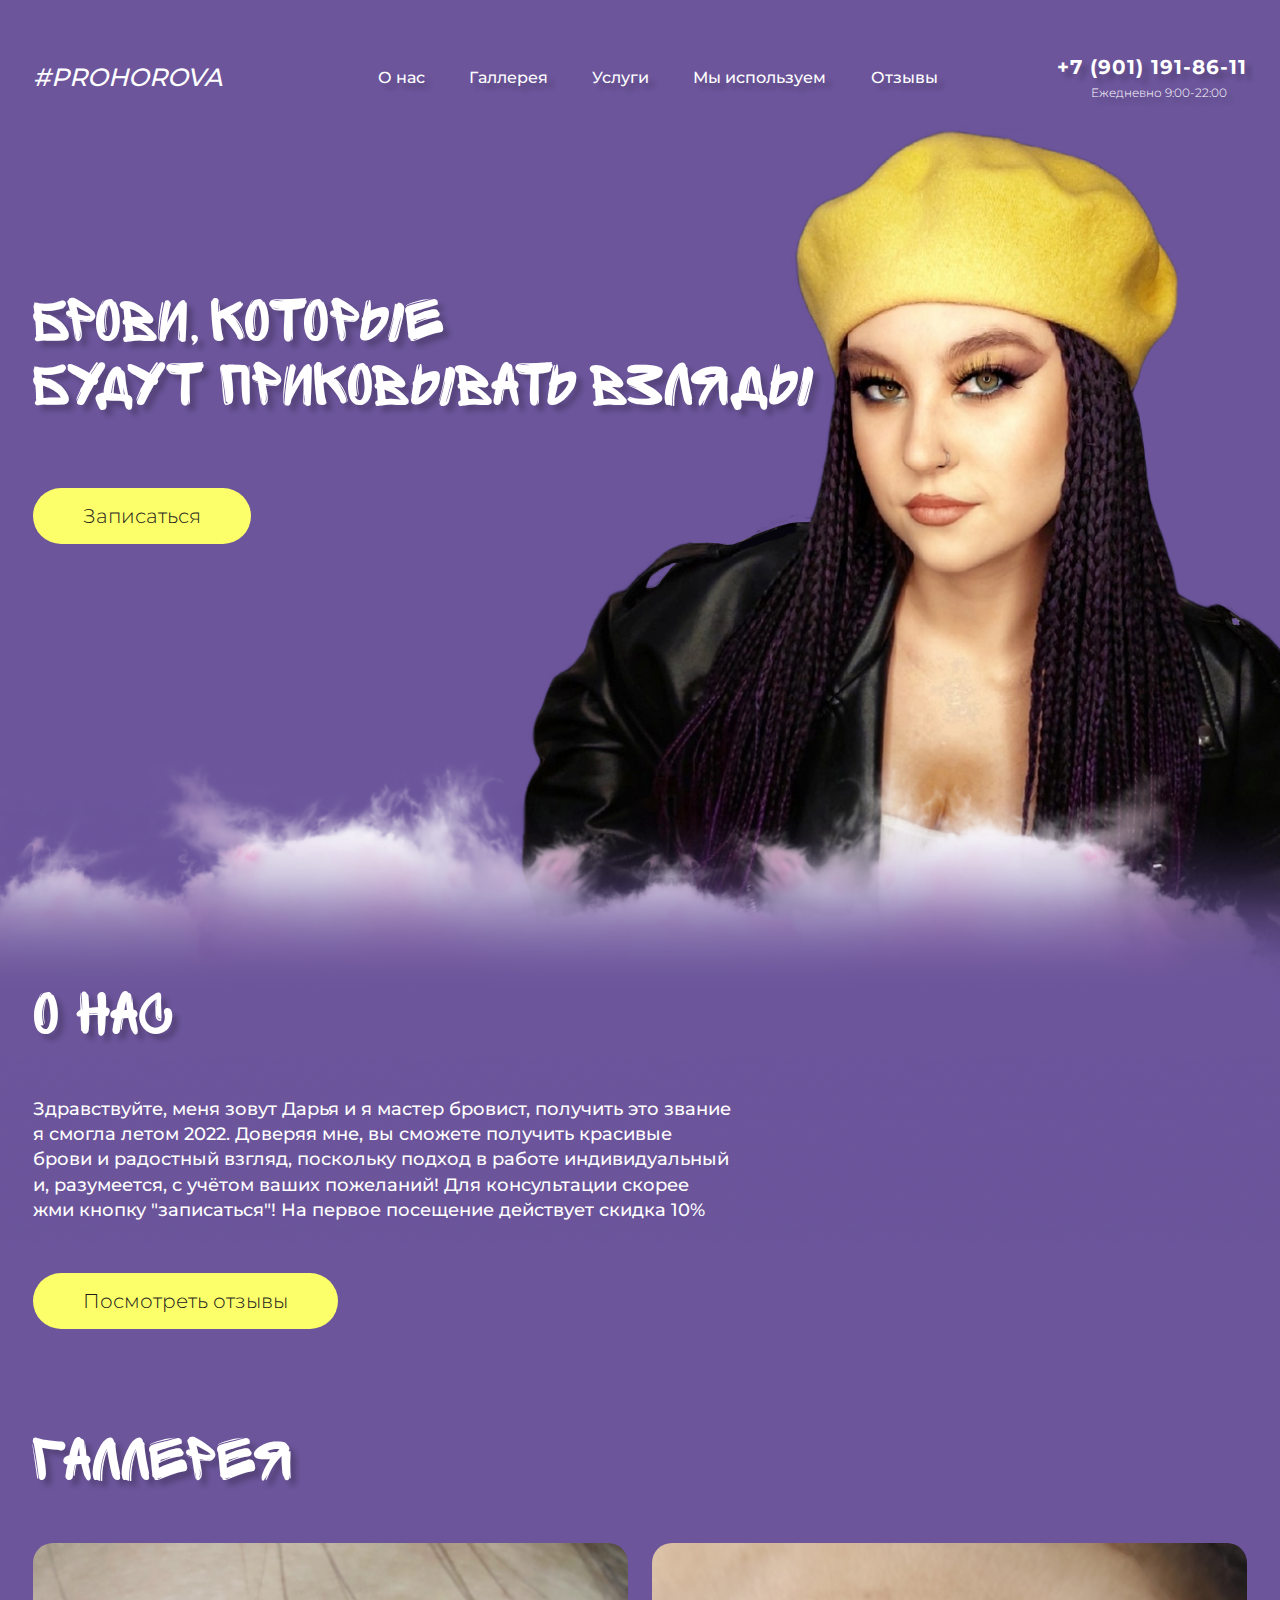
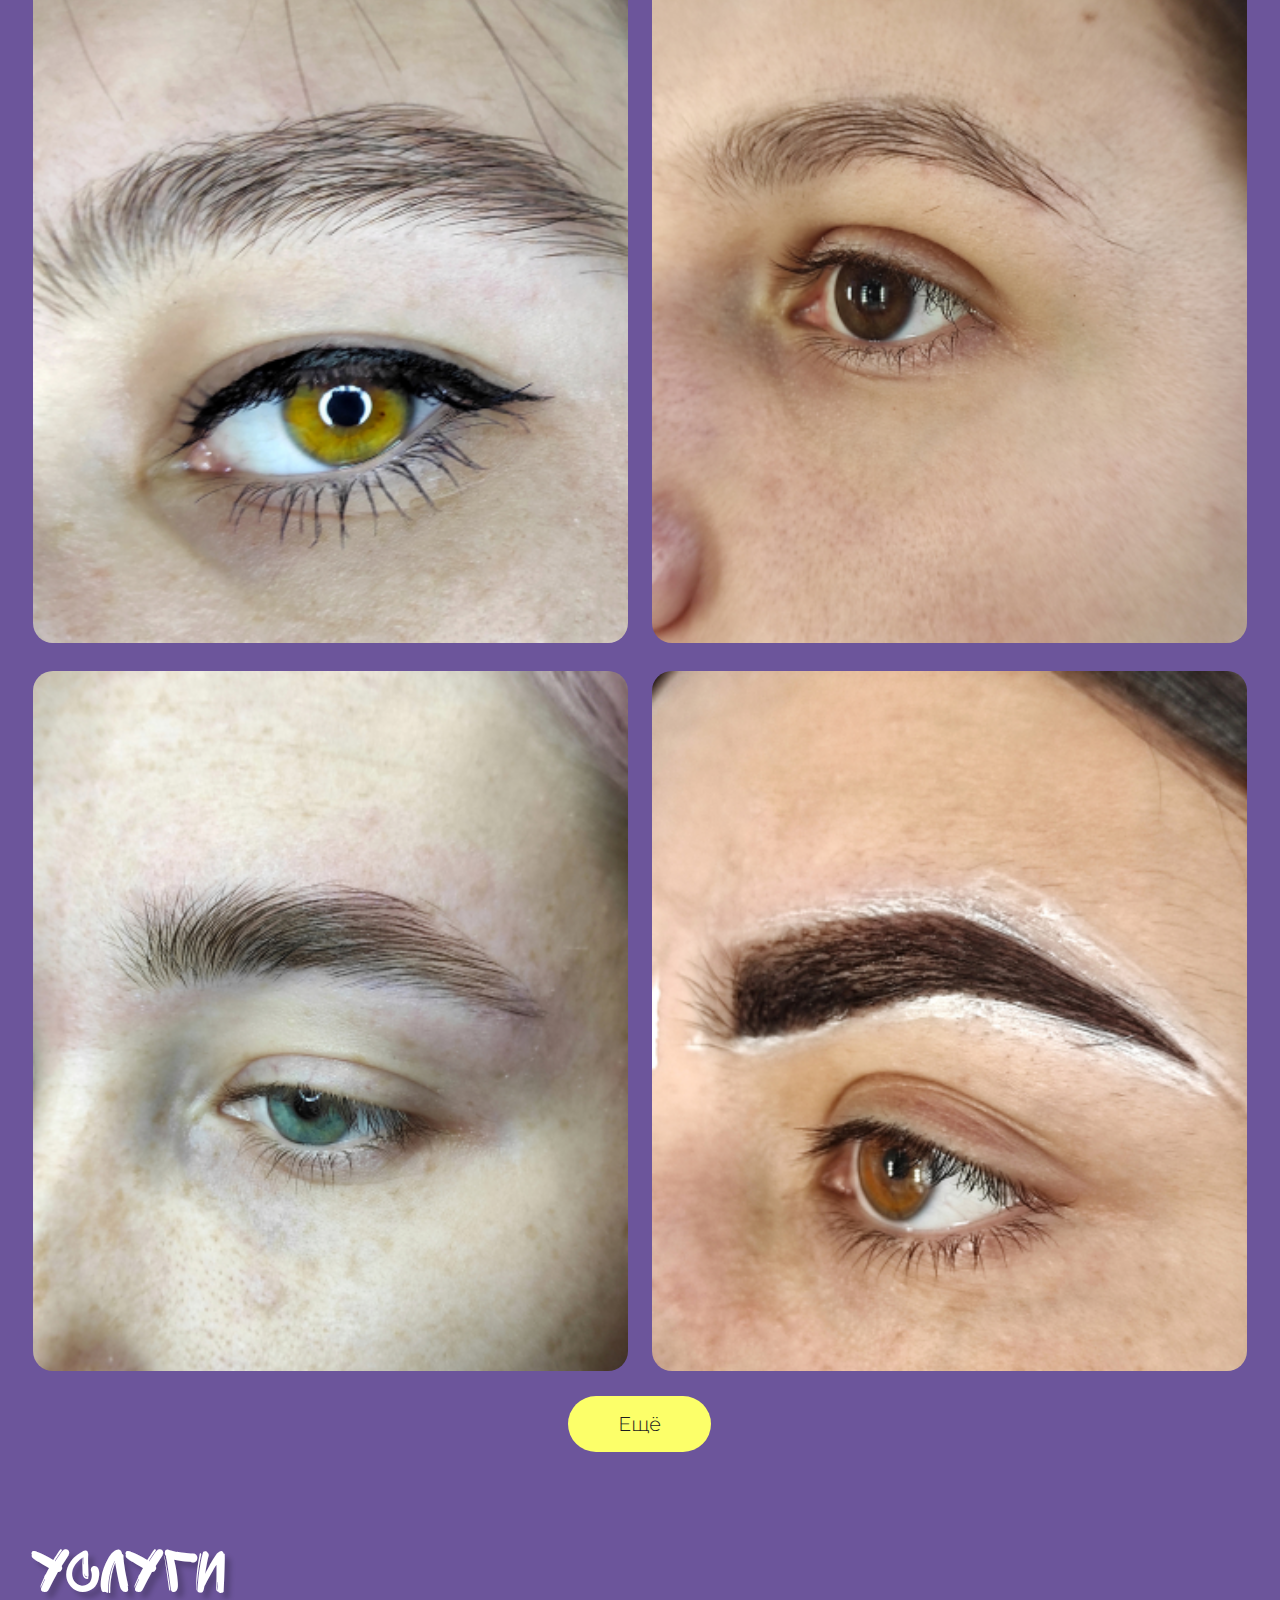
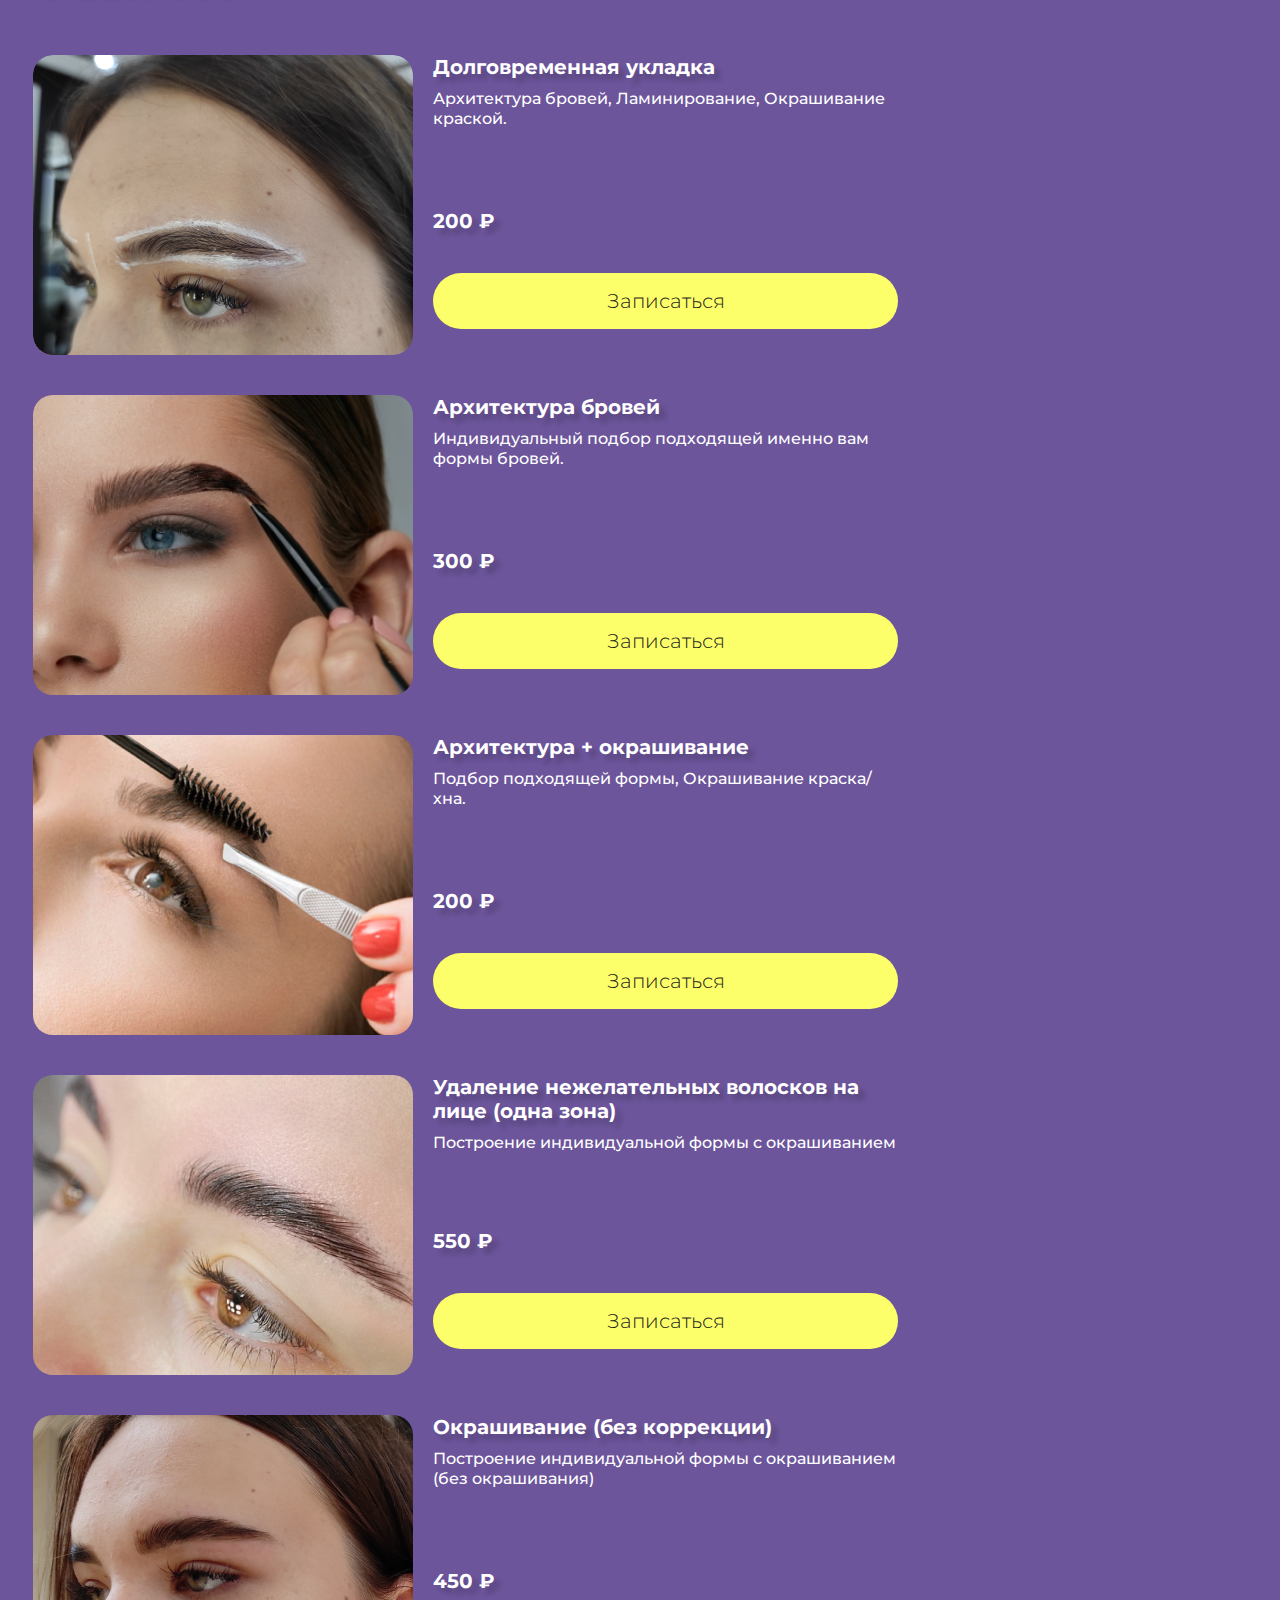
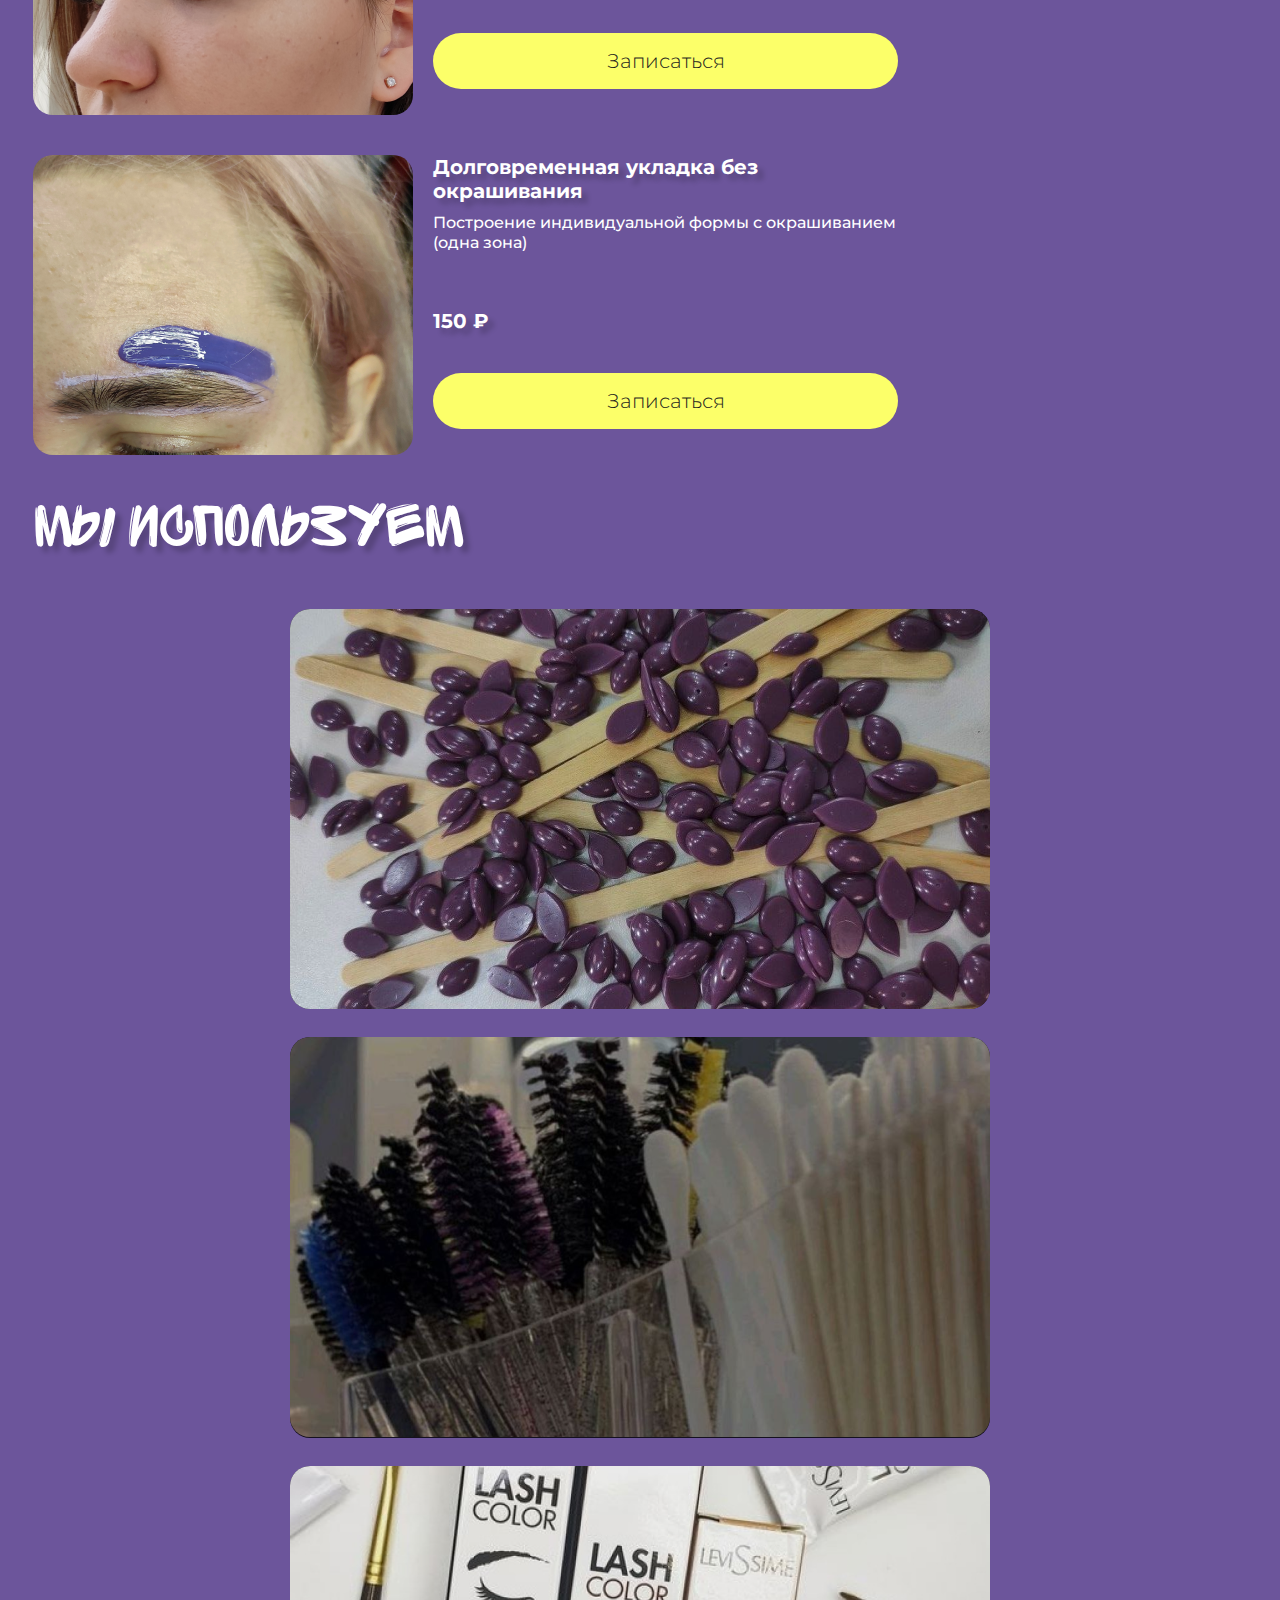
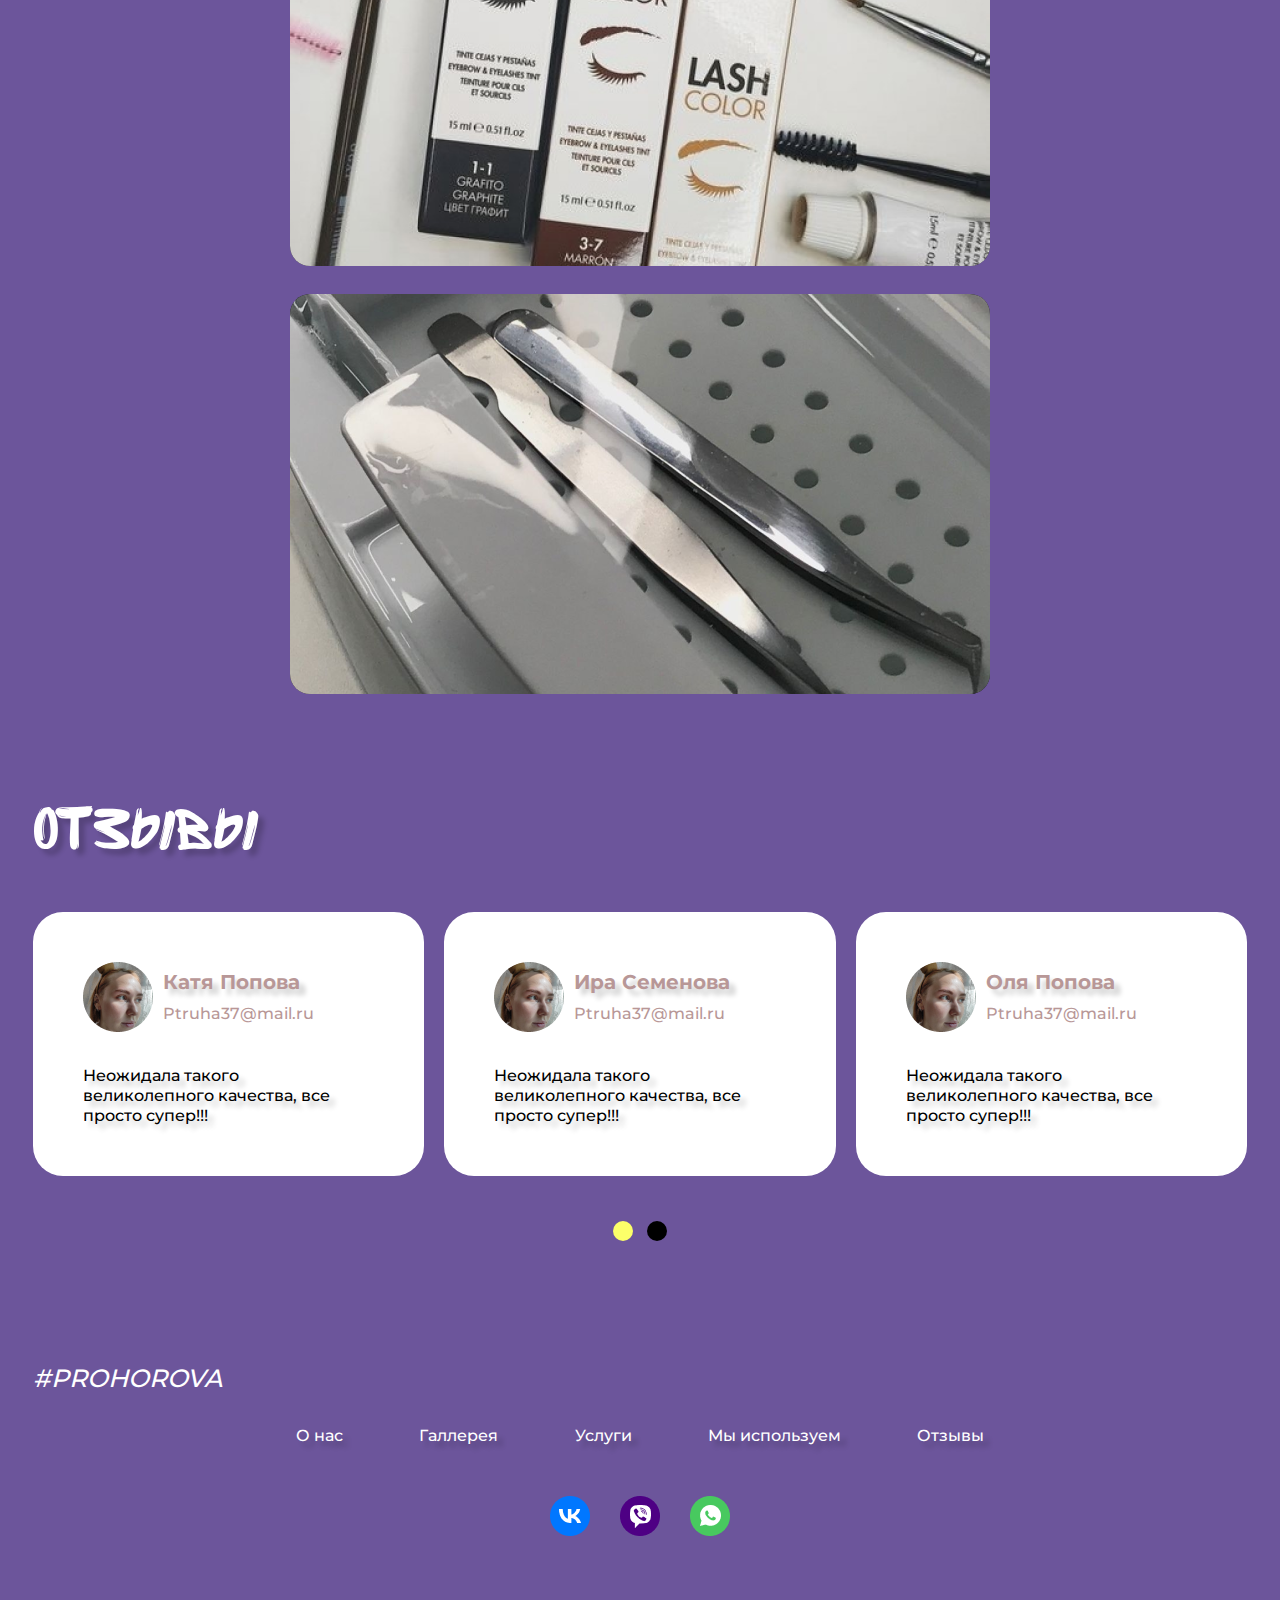
==== commit 07ff5365: "add photo" ====
--- a/index.html
+++ b/index.html
@@ -356,46 +356,36 @@
               <div class="row g-4 use-cards">
                 <div class=" col-xxl-6 col-sm-12  use-card">
                   <div class="container-card">
-                    <img class="use-image" src="./image/card1.png" alt="" />
+                    <img class="use-image" src="./image/korechia.png" alt="" />
                     <div class="use__card-text">
-                      <h3 class="service-title">Пинцет</h3>
+                      <h3 class="service-title">Коррекция формы</h3>
                       <p class="text-in-card default-text">
-                        Это один из главных инструментов бровиста. Он позволяет
-                        эффективно и быстро корректировать форму бровей и менять их
-                        густоту
+                        Существует три основных способа коррекции бровей: пинцет, воск и тридинг. У&nbspвсех видов есть свои плюсы и&nbspминусы.
+                        Пинцет: это&nbspодин из&nbspглавных инструментов бровиста, он&nbspуниверсальный, поскольку подходит всем. Им&nbspудобно подчистить волоски, которые не&nbspполучается убрать другими способами, а&nbspтакже пинцет единственный инструмент, позволяющий эффективно менять густоту бровей.
+                        Воск: позволяет убирать большую площадь нежелательных волосков за&nbspодин раз. Из&nbspминусов, возможна индивидуальная реакция на воск
+                        Тридинг: это&nbspкоррекция формы с&nbspпомощью хлопковой нити. Данный способ также позволяет убирать большую площадь, но&nbspакцент идёт на&nbspпушок
                       </p>
                     </div>
                   </div>
                 </div>
                 <div class=" col-xxl-6 col-sm-12  use-card">
                   <div class="container-card">
-                    <img class="use-image" src="./image/card2.png" alt="" />
+                    <img class="use-image" src="./image/rashodniki.png" alt="" />
                     <div class="use__card-text">
-                      <h3 class="service-title">Пинцет</h3>
+                      <h3 class="service-title">Расходные материалы</h3>
                       <p class="text-in-card default-text">
-                        Это один из главных инструментов бровиста. Он позволяет
-                        эффективно и быстро корректировать форму бровей и менять их
-                        густоту
+                        Важная часть арсенала любого бровиста. Благодаря использованию ватных палочек, спонжей, дисков, 
+                        микробраши, перчаток, масок, щеточек и других расходников значительно упрощается 
+                        и ускоряется проведение бьюти-процедуры. Одним из самых важных расходников являются 
+                        кисти для бровей. При помощи кистей специалист наносит краску или хну, а также 
+                        строит эскизы пастой.
                       </p>
                     </div>
                   </div>
                 </div>
                 <div class=" col-xxl-6 col-sm-12  use-card">
                   <div class="container-card">
-                  <img class="use-image" src="./image/card3.png" alt="" />
-                    <div class="use__card-text">
-                      <h3 class="service-title">Кисти для бровей</h3>
-                      <p class="text-in-card default-text">
-                        Это один из главных инструментов бровиста. Он позволяет
-                        эффективно и быстро корректировать форму бровей и менять их
-                        густоту
-                      </p>
-                    </div>
-                  </div>
-                </div>
-                <div class=" col-xxl-6 col-sm-12  use-card">
-                  <div class="container-card">
-                    <img class="use-image" src="./image/card4.png" alt="" />
+                  <img class="use-image" src="./image/card4.png" alt="" />
                     <div class="use__card-text">
                       <h3 class="service-title">Красители</h3>
                       <p class="text-in-card default-text">
@@ -406,6 +396,22 @@
                         Хна (My henna)
                         <br/>
                         Когда вы придете ко мне, я расскажу вам все плюсы и минусы того или иного красителя, и мы подберём для вас наиболее подходящий вариант 🤍
+                      </p>
+                    </div>
+                  </div>
+                </div>
+                <div class=" col-xxl-6 col-sm-12  use-card">
+                  <div class="container-card">
+                    <img class="use-image" src="./image/steril.png" alt="" />
+                    <div class="use__card-text">
+                      <h3 class="service-title">Стерилизация инструментов</h3>
+                      <p class="text-in-card default-text">
+                        Безопасность и стерильность – это важные моменты в работе бьюти-сферы. Дезинфекция инструментов мастера бровиста не исключение. Правильная стерилизация – это, в первую очередь, здоровье клиента, а также репутация мастера!
+                        Пинцеты проходят двухступенчатую&nbspобработку:
+                        <ul class="text-in-card default-text">
+                          <ol class="text-in-card default-text">1. Дезинфекция (вымачивание в растворе)</ol>
+                          <ol class="text-in-card default-text">2. ПСО (последующая предстерилизационная очистка)</ol>
+                        </ul>
                       </p>
                     </div>
                   </div>
@@ -604,8 +610,8 @@
             <form class="modal-form" action="">
               <p class="default-text form-lable">Укажите свои данные</p>
               <div class="input-group">
-                <input class="form-input" type="text" placeholder="ФИО" maxlength="60" />
-                 <input type="tel" class="form-input" data-tel-input placeholder="Телефон" maxlength="18" />
+                <input class="form-input" type="text" placeholder="ФИО" maxlength="40" required />
+                 <input type="tel" class="form-input" data-tel-input placeholder="Телефон" maxlength="18" required />
               </div>
               <div class="input-group">
                 <label for="#personal">
@@ -620,6 +626,7 @@
                     class="button form-button"
                     type="submit"
                     value="Записаться"
+                    disabled
                   />
                 </label>
             </form>
--- a/css/style.css
+++ b/css/style.css
@@ -418,7 +418,28 @@
     display: block;
     margin: 0 auto;
     margin-top: 40px;
-    /* vertical-align: middle; */
+}
+.upbtn {
+    z-index: 9999;
+    width: 70px;
+    height: 70px;
+    color: #FFF;
+    position: fixed;
+    bottom: 20px;
+    right: 20px;
+    cursor: pointer;
+    border: 3px solid #9687b4;
+    border-radius: 50%;
+    transform: scale(0);
+    transition: all .7s ease-in-out;
+    background-position: center center;
+    background-repeat: no-repeat;
+    background-color:#6C559B;
+    /* 337AB7 */
+    background-image: url([data-uri]);
+}
+.upbtn:hover {
+    transform: scale(1.2) !important;
 }
 @media(max-width:1400px){
     .hero{
@@ -696,7 +717,19 @@
         justify-content: center;
     }
 }
+@media(max-width:534px){
+    .service-title {
+            font-size: 14px;
+            margin: 0;
+        }
+
+    .text-in-card {
+        font-size: 10px;
+        line-height: 12px;
+    }
+}
 @media(max-width:450px){
+    
     .phone-block__link{
         font-size: 16px;
 
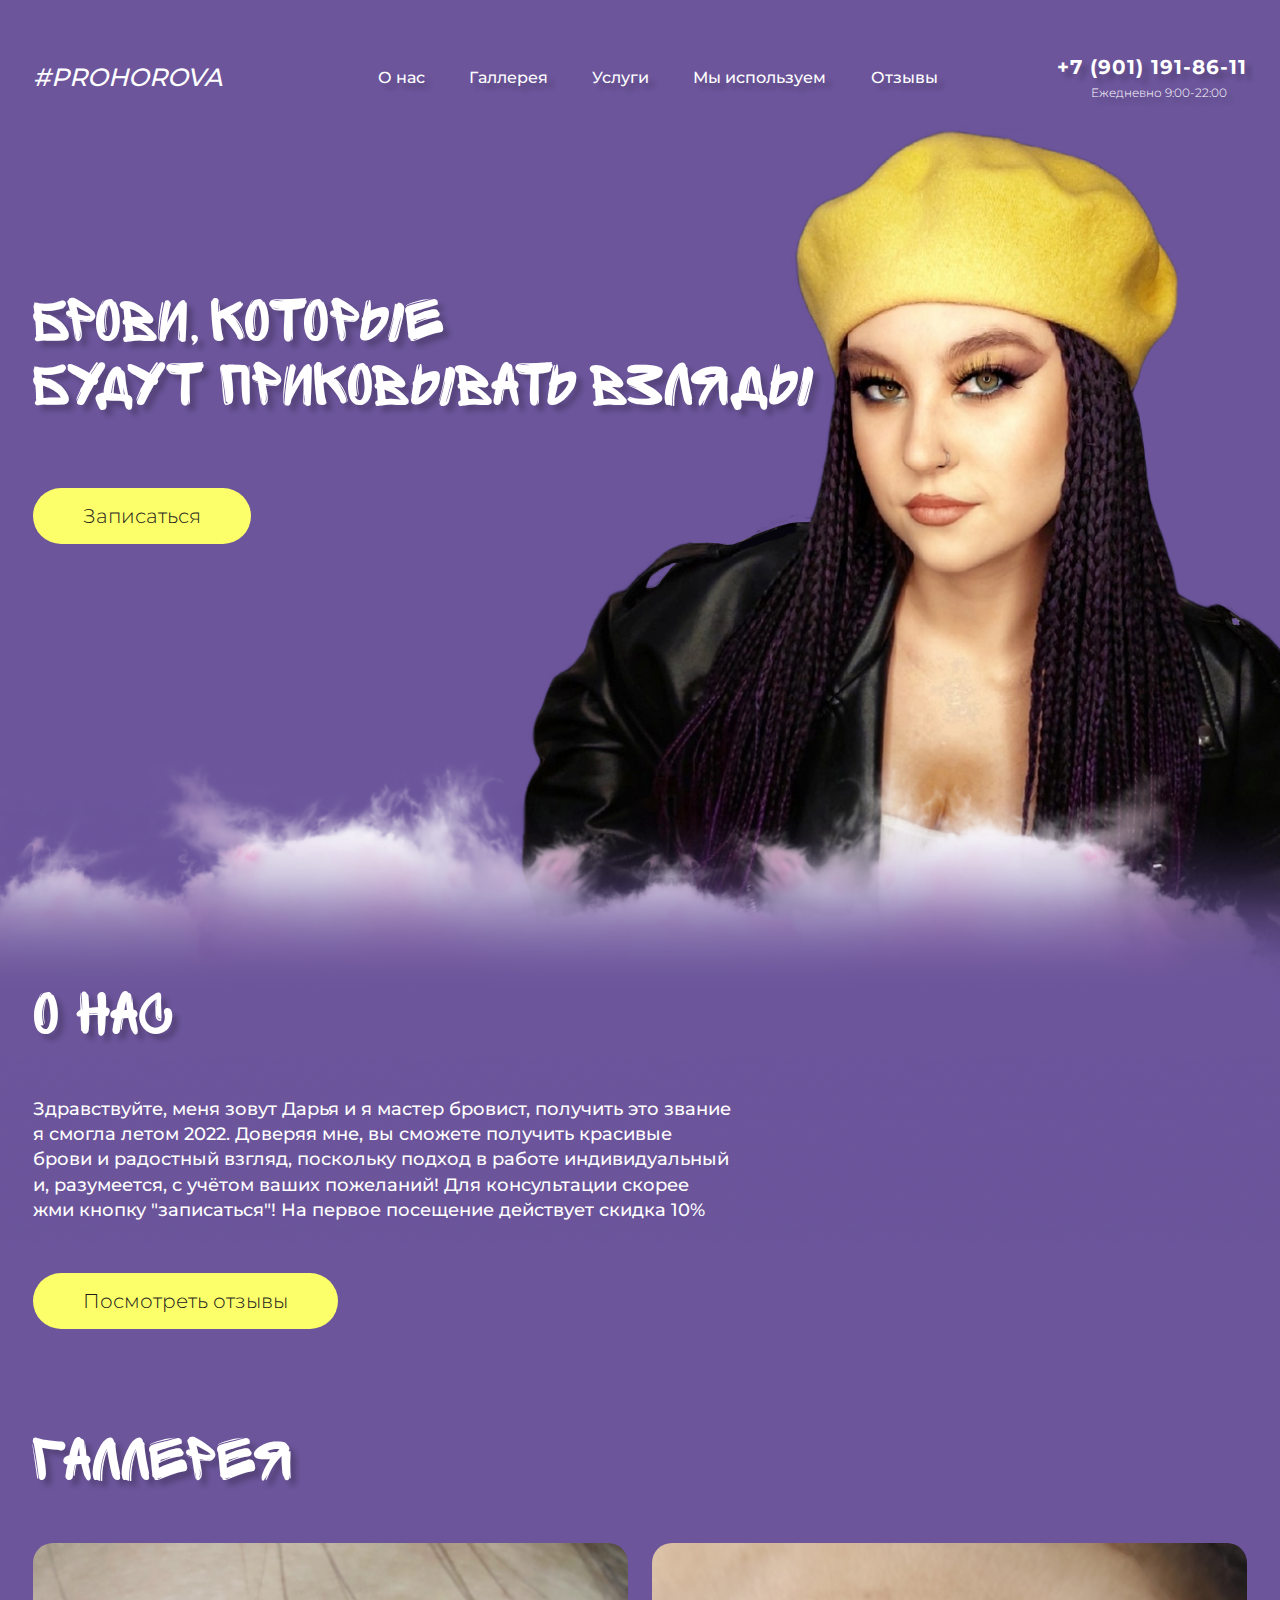
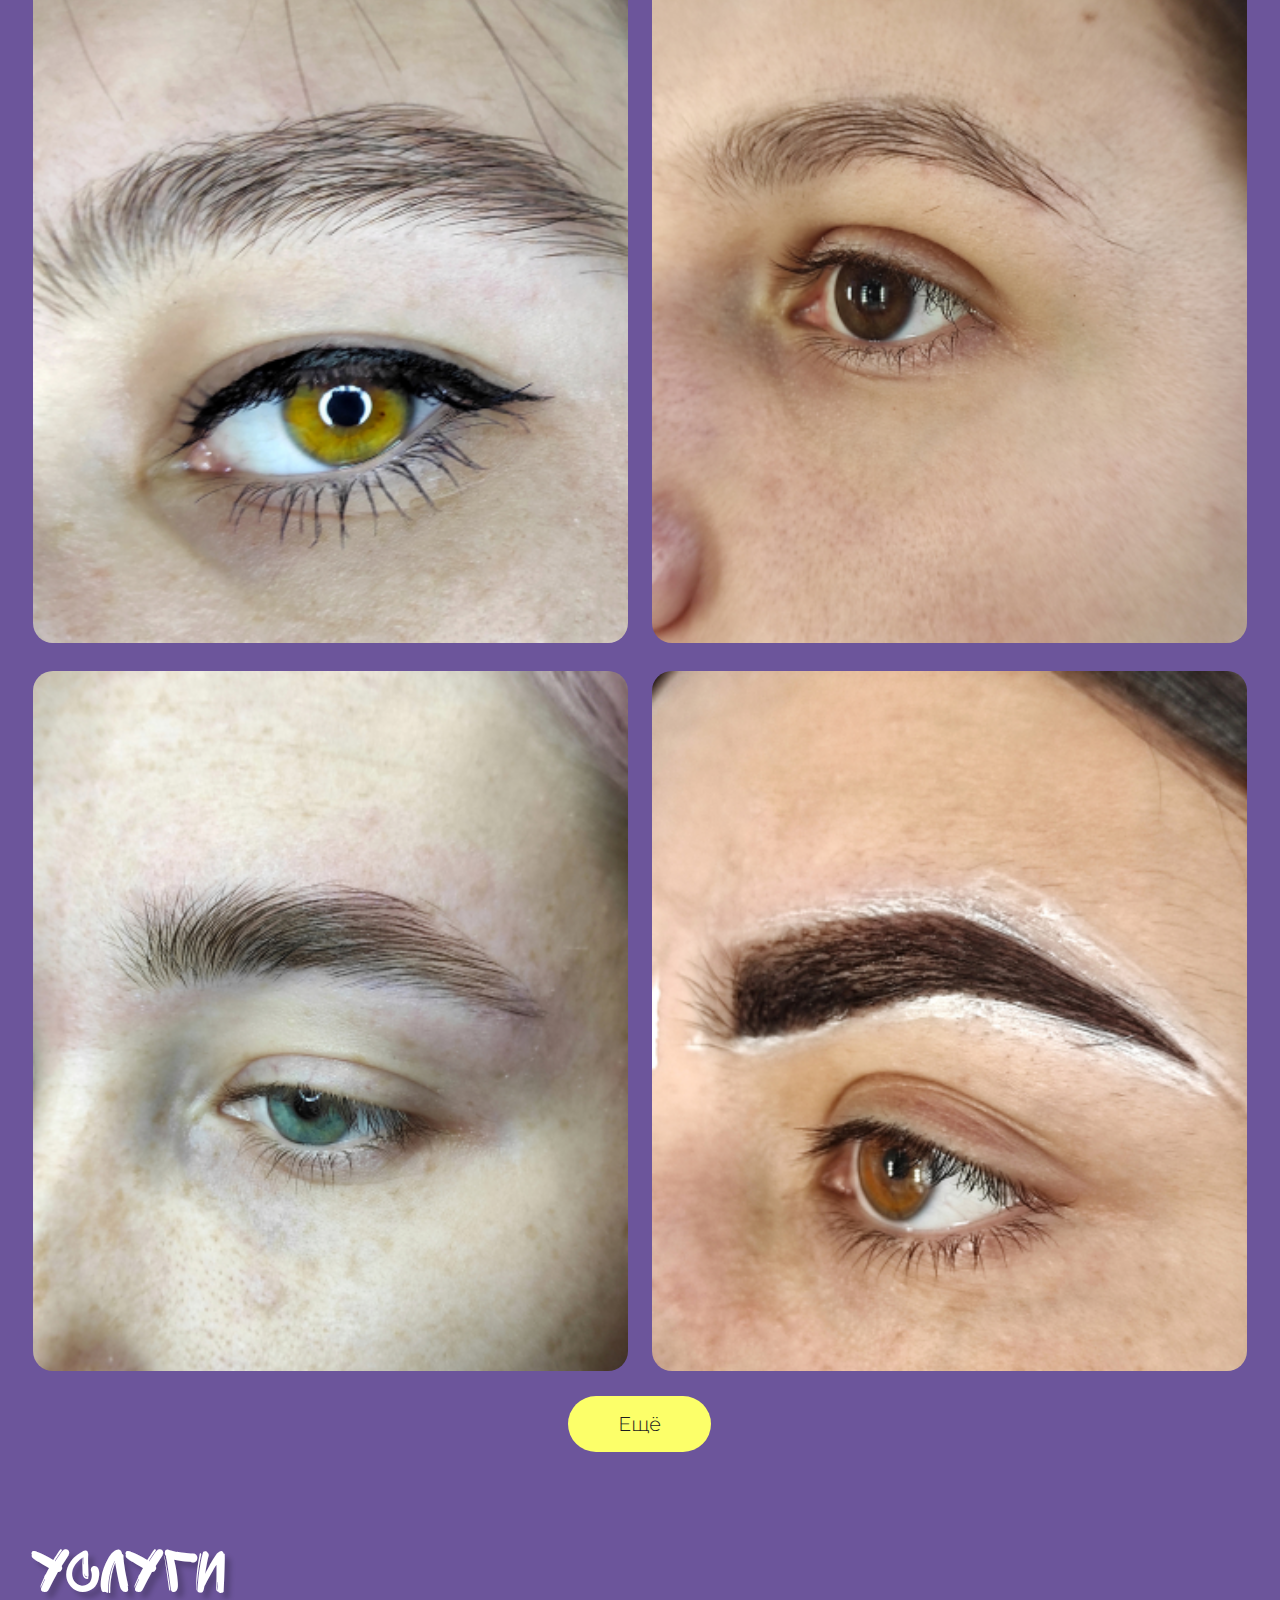
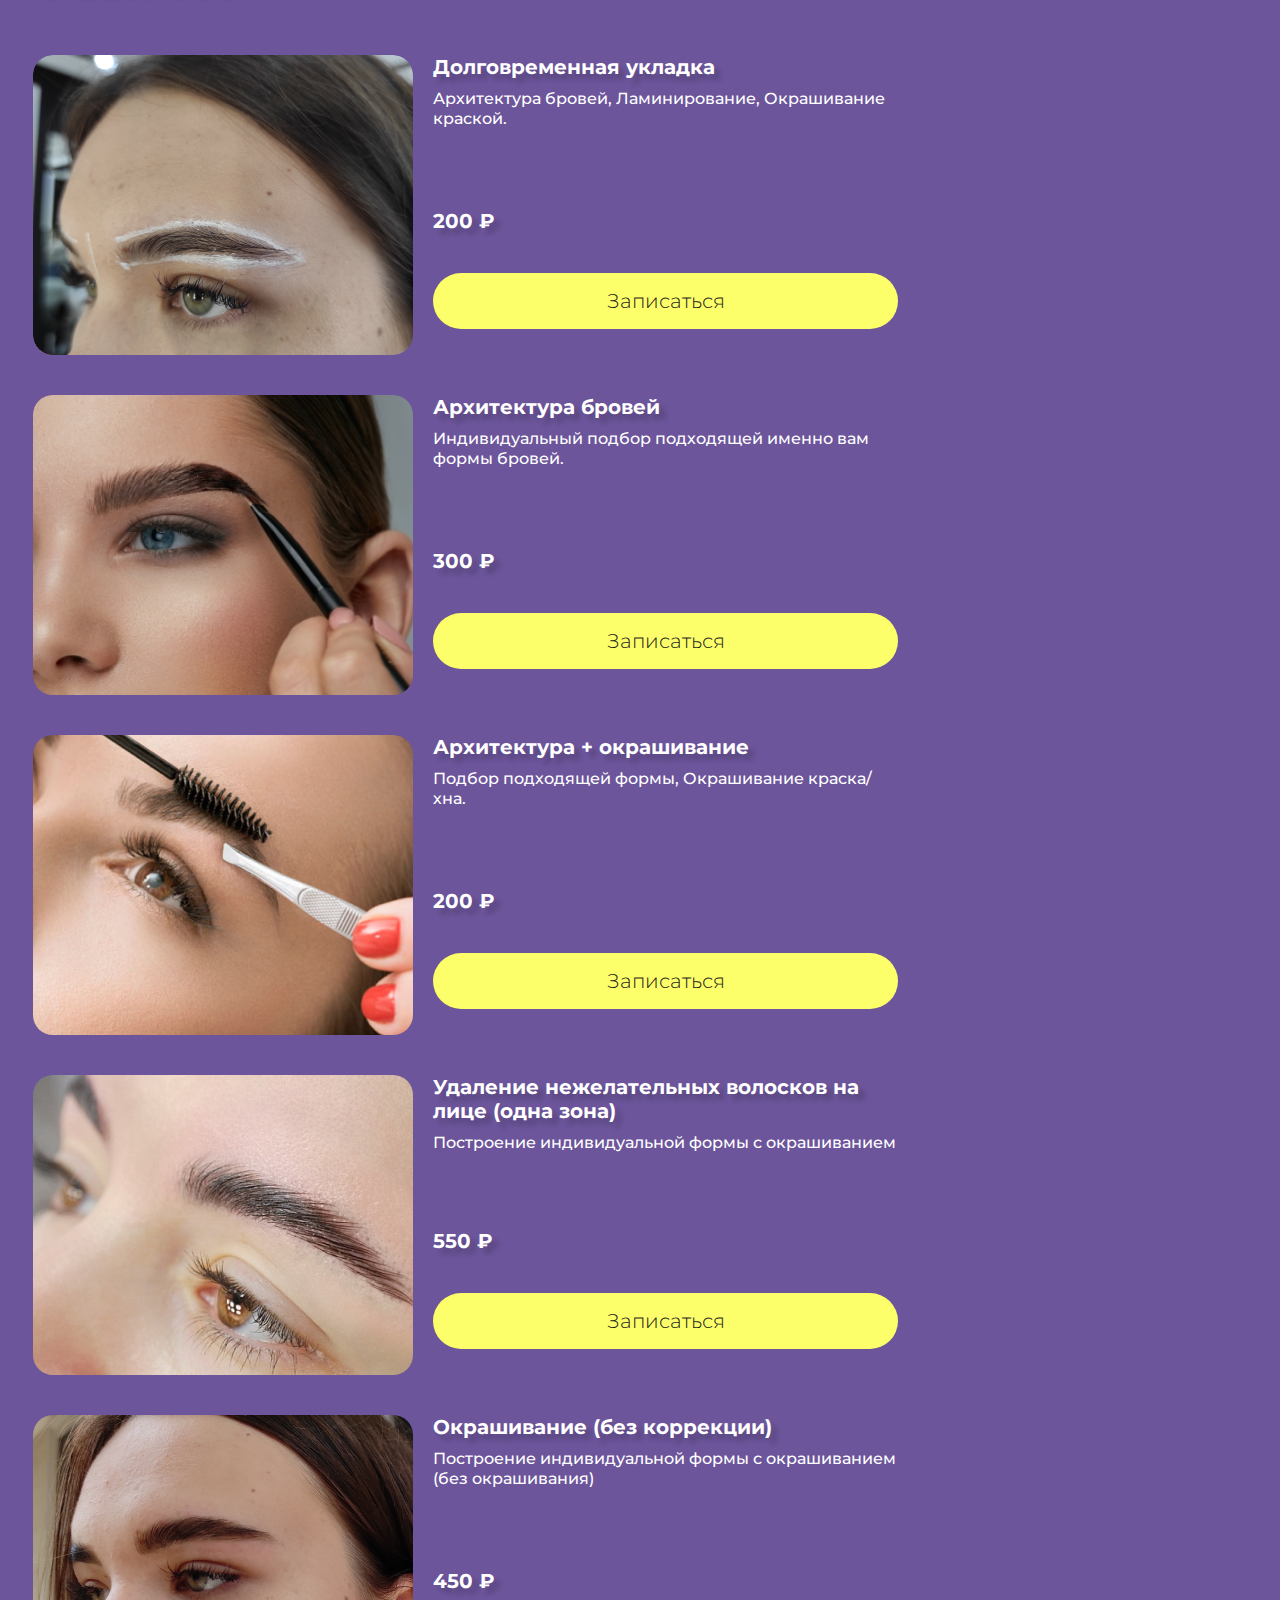
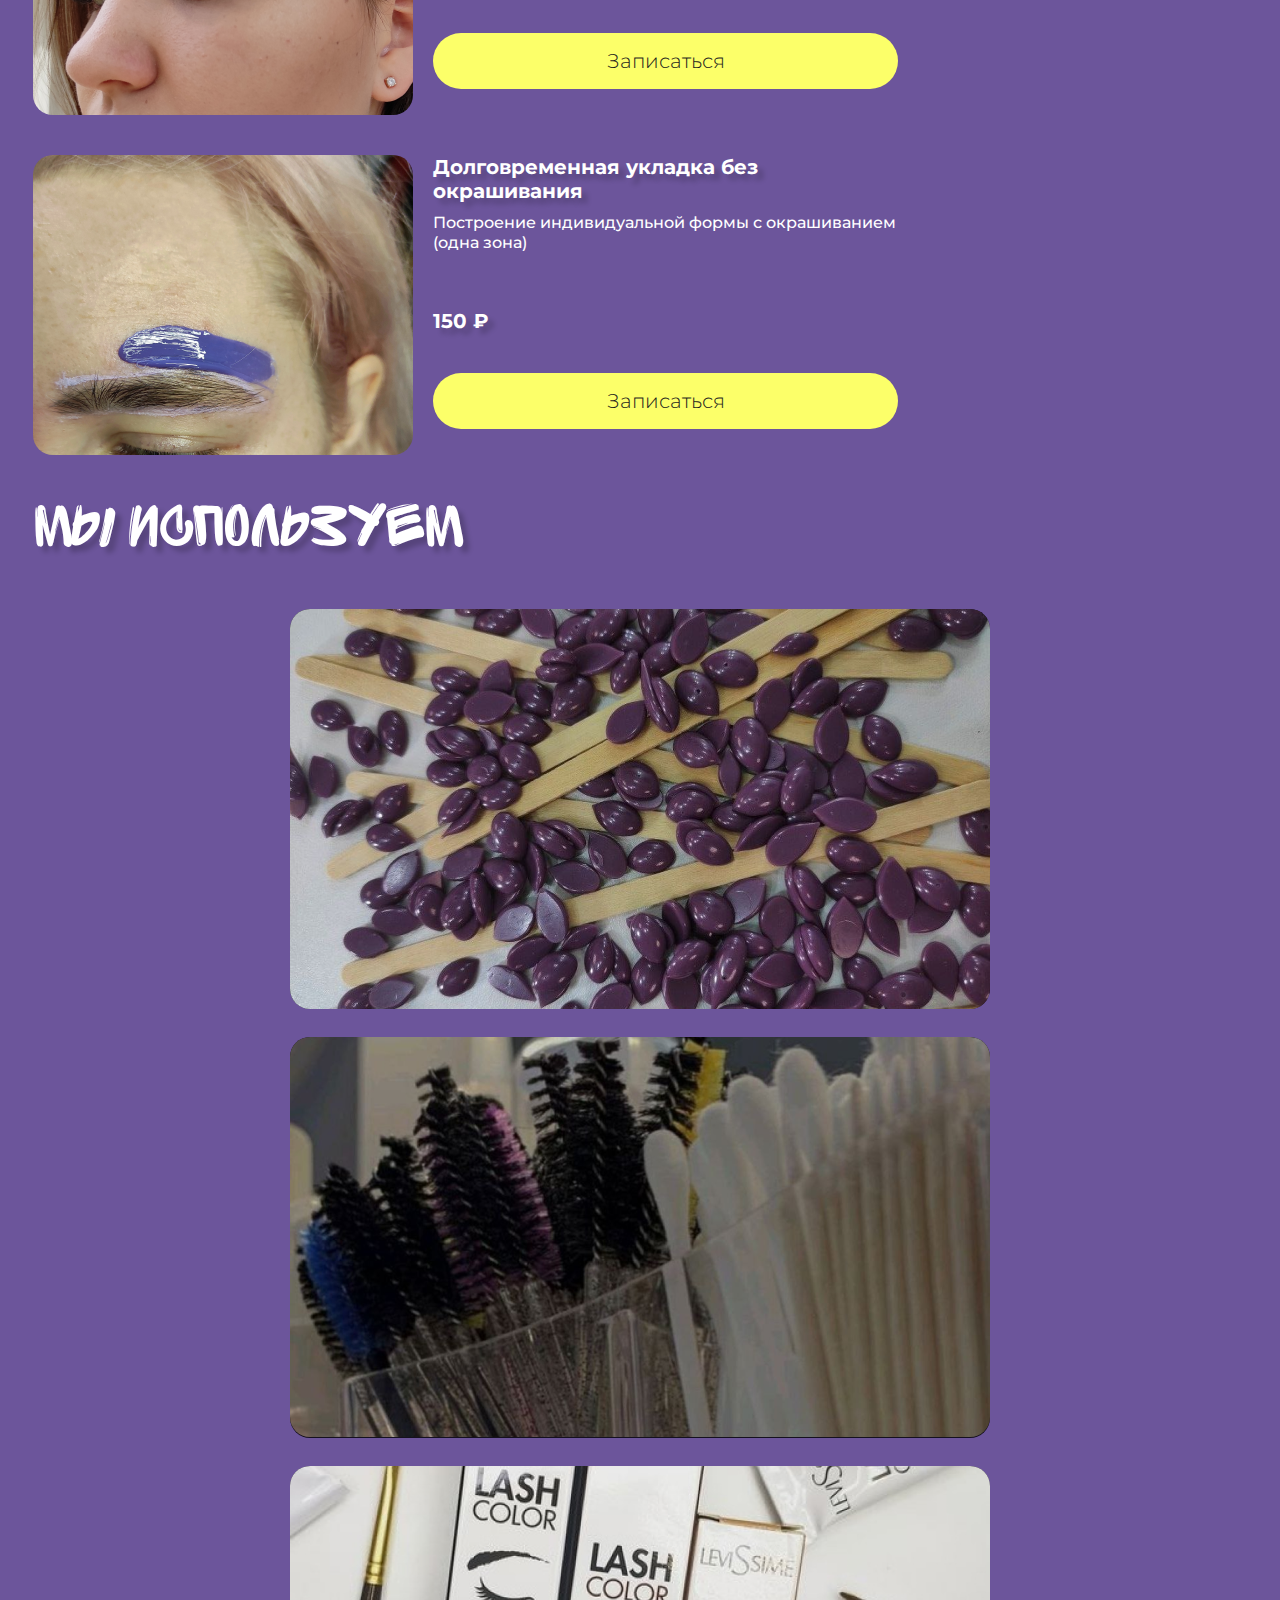
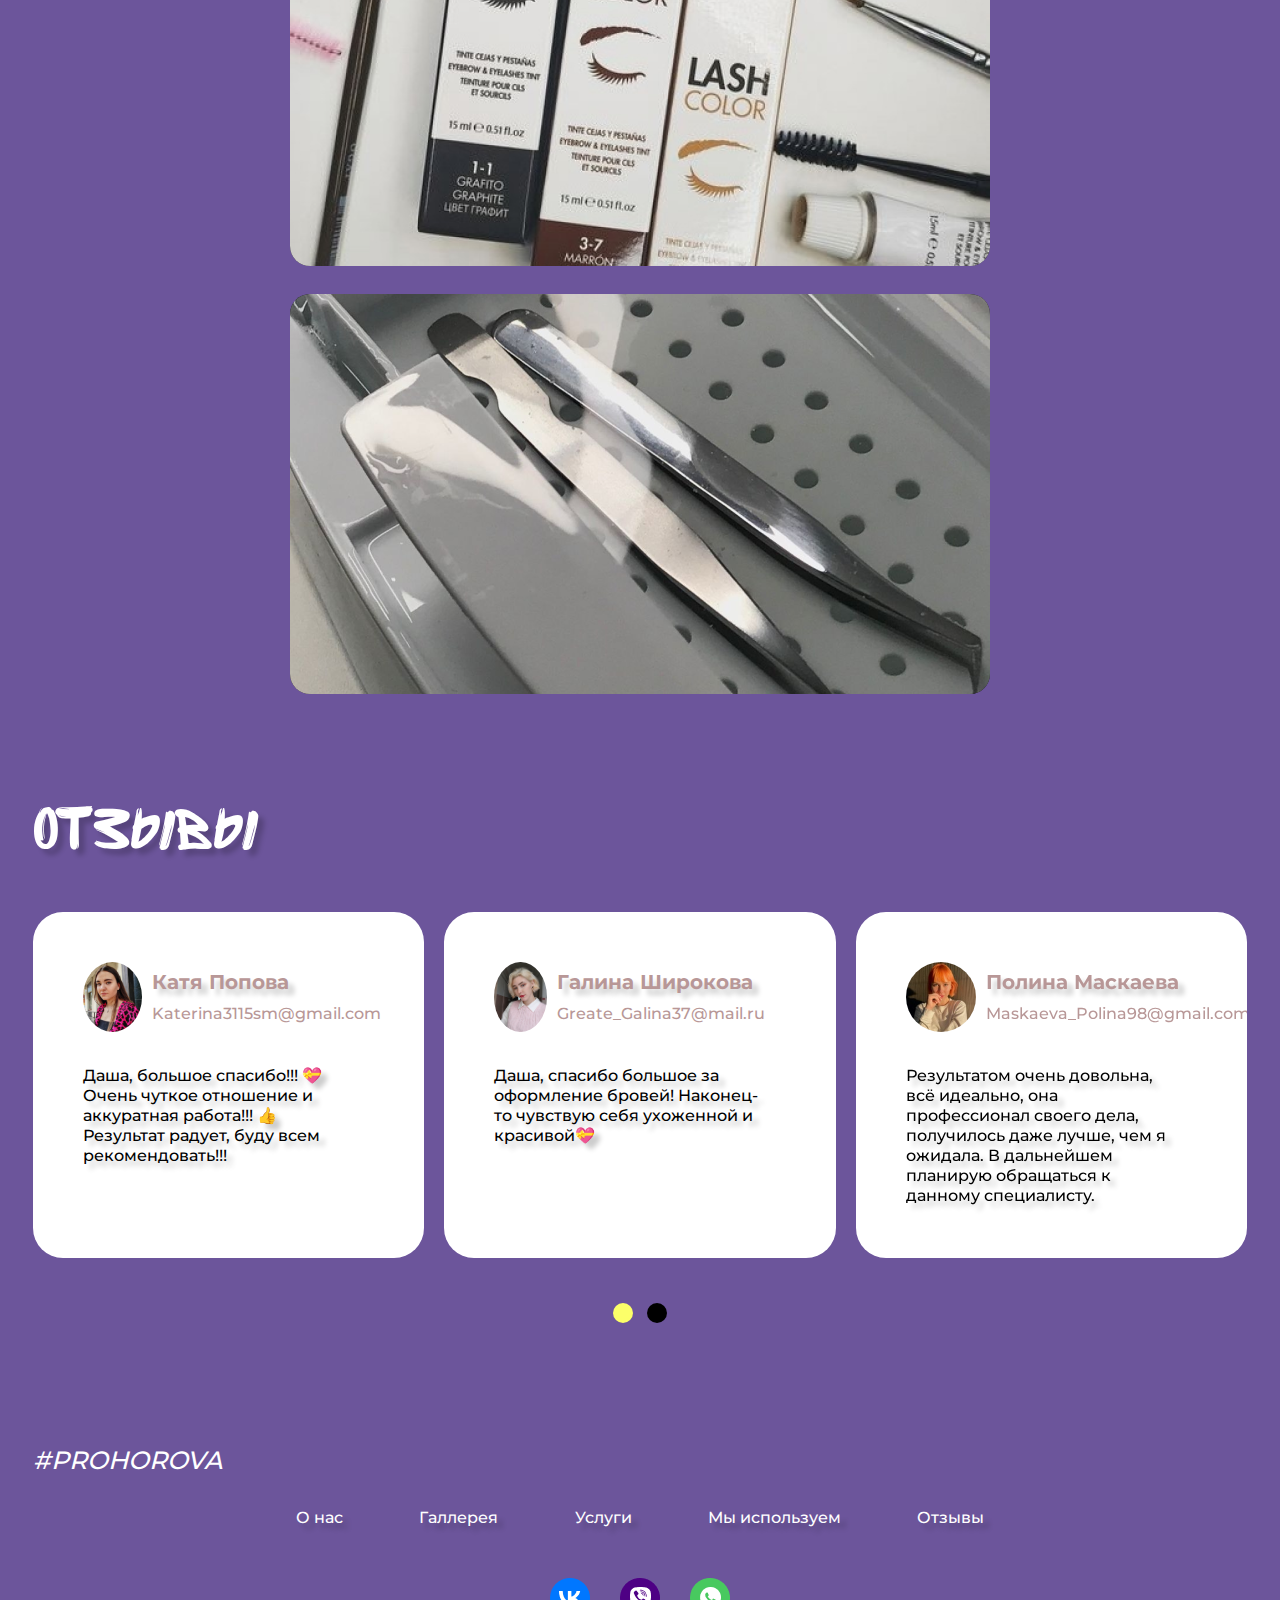
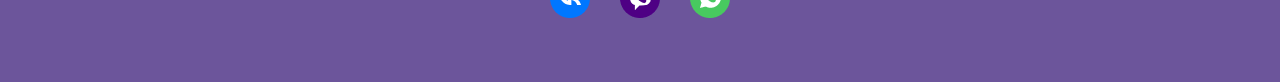
==== commit a16124a8: "reviews-added" ====
--- a/index.html
+++ b/index.html
@@ -428,7 +428,7 @@
                     <div class="reviews-head">
                       <img
                         class="item-avatar"
-                        src="./image/reviews1.png"
+                        src="./image/servise7.jpg"
                         alt=""
                       />
                       <div class="reviews-head-text">
@@ -437,12 +437,12 @@
                           href="mailto:Ptruha37@mail.ru"
                           class="default-text item-color"
                         >
-                          Ptruha37@mail.ru
+                          Katerina3115sm@gmail.com
                         </a>
                       </div>
                     </div>
                     <p class="reviews-text default-text">
-                      Неожидала такого великолепного качества, все просто супер!!!
+                      Даша, большое спасибо!!! 💝 Очень чуткое отношение и аккуратная работа!!! 👍 Результат радует, буду всем рекомендовать!!! 
                     </p>
                   </div>
                 </div>
@@ -451,21 +451,21 @@
                     <div class="reviews-head">
                       <img
                         class="item-avatar"
-                        src="./image/reviews1.png"
+                        src="./image/galia-rev.jpg"
                         alt=""
                       />
                       <div class="reviews-head-text">
-                        <h3 class="service-title item-color">Ира Семенова</h3>
+                        <h3 class="service-title item-color">Галина Широкова</h3>
                         <a
                           href="mailto:Ptruha37@mail.ru"
                           class="default-text item-color"
                         >
-                          Ptruha37@mail.ru
+                          Greate_Galina37@mail.ru
                         </a>
                       </div>
                     </div>
                     <p class="reviews-text default-text">
-                      Неожидала такого великолепного качества, все просто супер!!!
+                     Даша, спасибо большое за оформление бровей! Наконец-то чувствую себя ухоженной и красивой💝
                     </p>
                   </div>
                 </div>
@@ -474,21 +474,21 @@
                     <div class="reviews-head">
                       <img
                         class="item-avatar"
-                        src="./image/reviews1.png"
+                        src="./image/polina-rev.jpg"
                         alt=""
                       />
                       <div class="reviews-head-text">
-                        <h3 class="service-title item-color">Оля Попова</h3>
+                        <h3 class="service-title item-color">Полина Маскаева</h3>
                         <a
                           href="mailto:Ptruha37@mail.ru"
                           class="default-text item-color"
                         >
-                          Ptruha37@mail.ru
+                          Maskaeva_Polina98@gmail.com
                         </a>
                       </div>
                     </div>
                     <p class="reviews-text default-text">
-                      Неожидала такого великолепного качества, все просто супер!!!
+                    Результатом очень довольна, всё идеально, она профессионал своего дела, получилось даже лучше, чем я ожидала. В дальнейшем планирую обращаться к данному специалисту.
                     </p>
                   </div>
                 </div>
--- a/css/style.css
+++ b/css/style.css
@@ -290,12 +290,16 @@
     border-radius: 30px;
     padding: 50px 76px 50px 50px; 
     max-width: 460px;
+    height: 346px;
 }
 .item-color{
     color: #B89797;
 }
 .item-avatar{
     margin-right: 10px;
+    border-radius: 50%;
+    width: 70px;
+    height: 70px;
 }
 .reviews-head{
     display: flex;
@@ -670,6 +674,7 @@
     }
     .reviews-item{
         max-width: unset;
+       
     }
     .service-text__text-head{
         min-height: 146px;
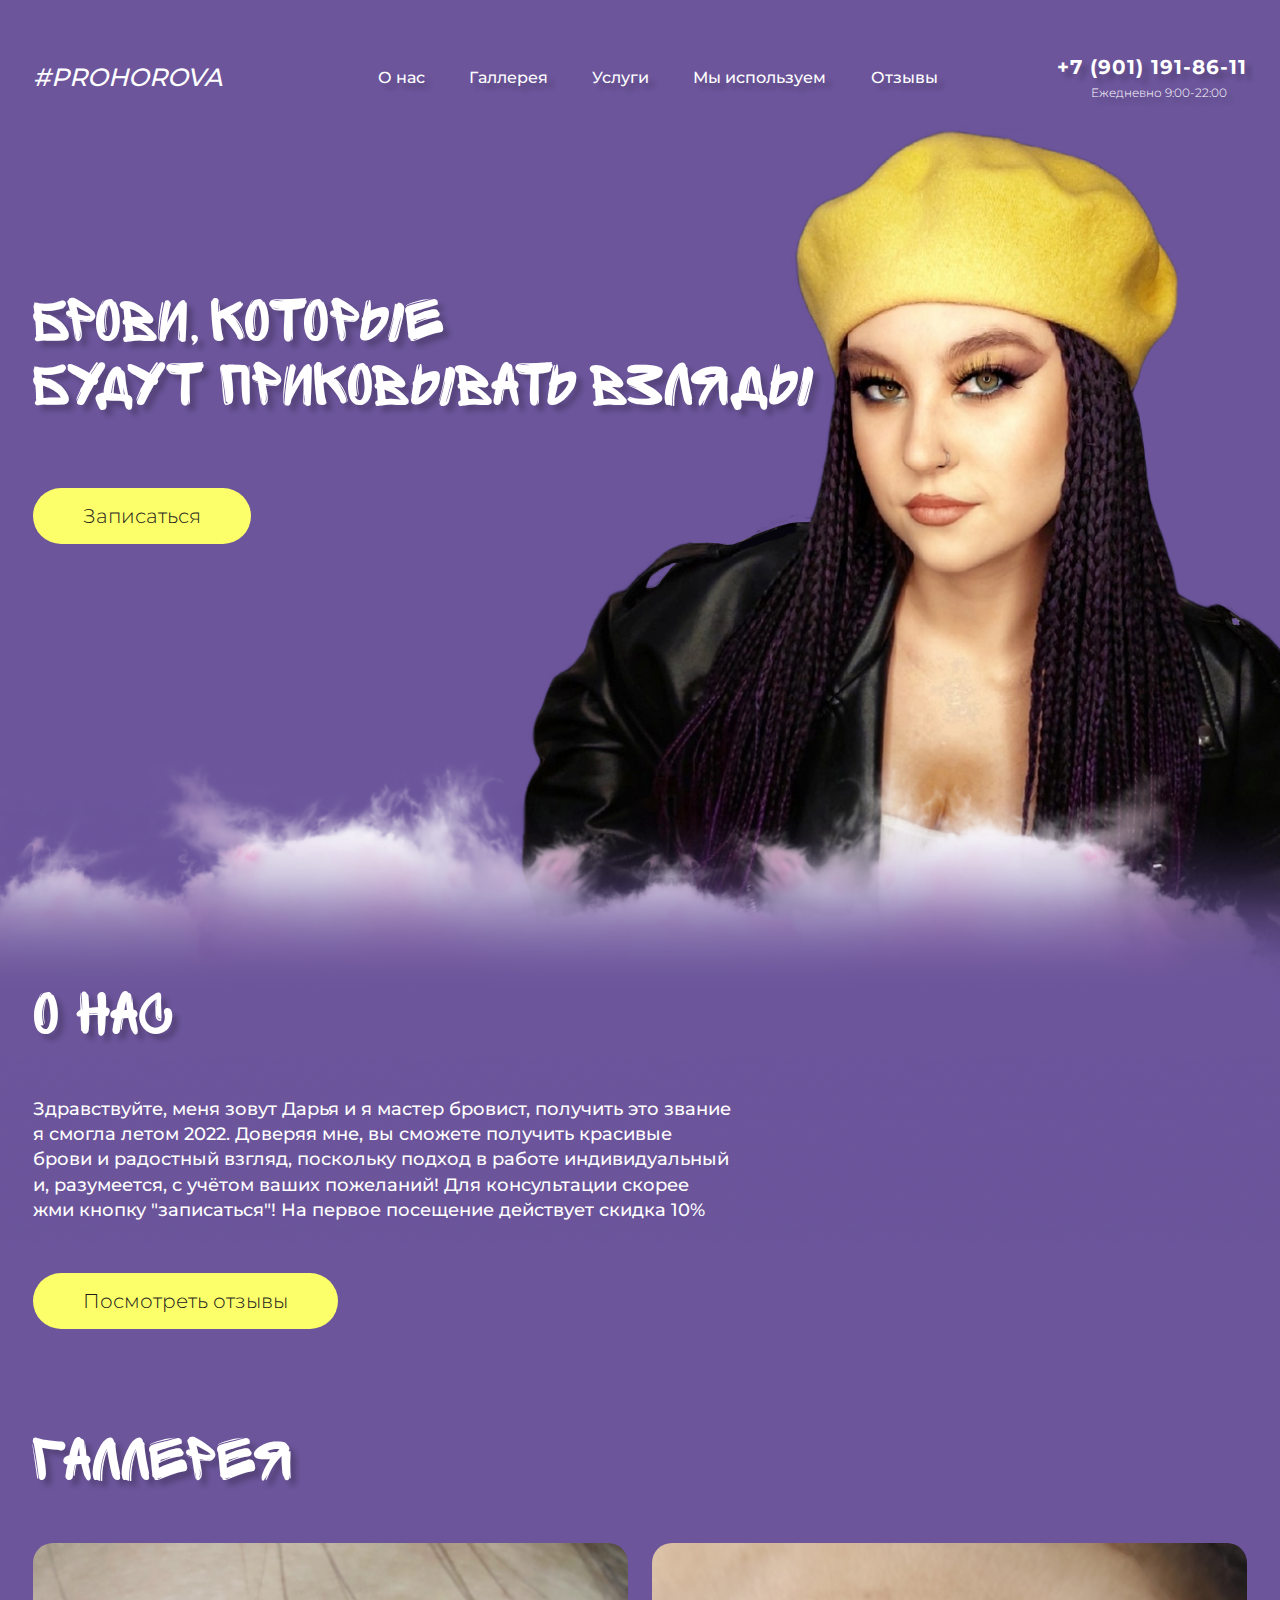
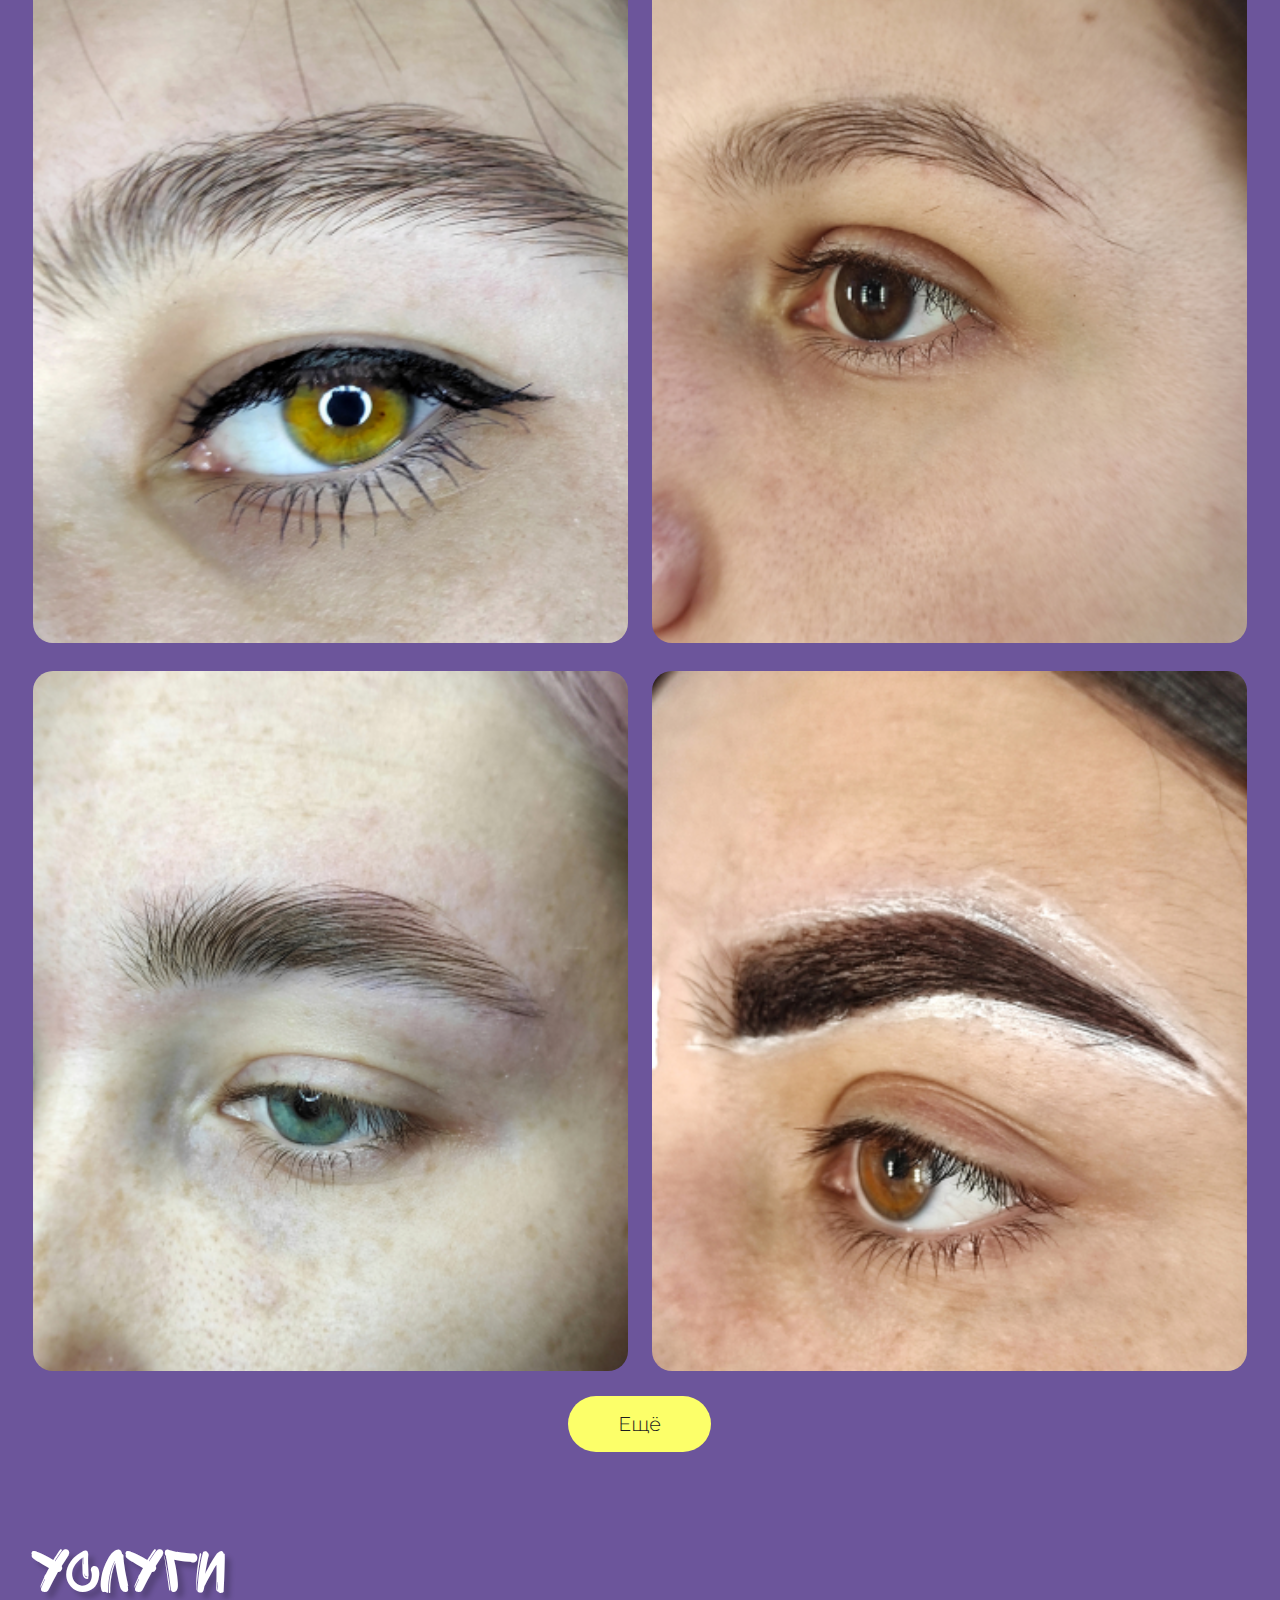
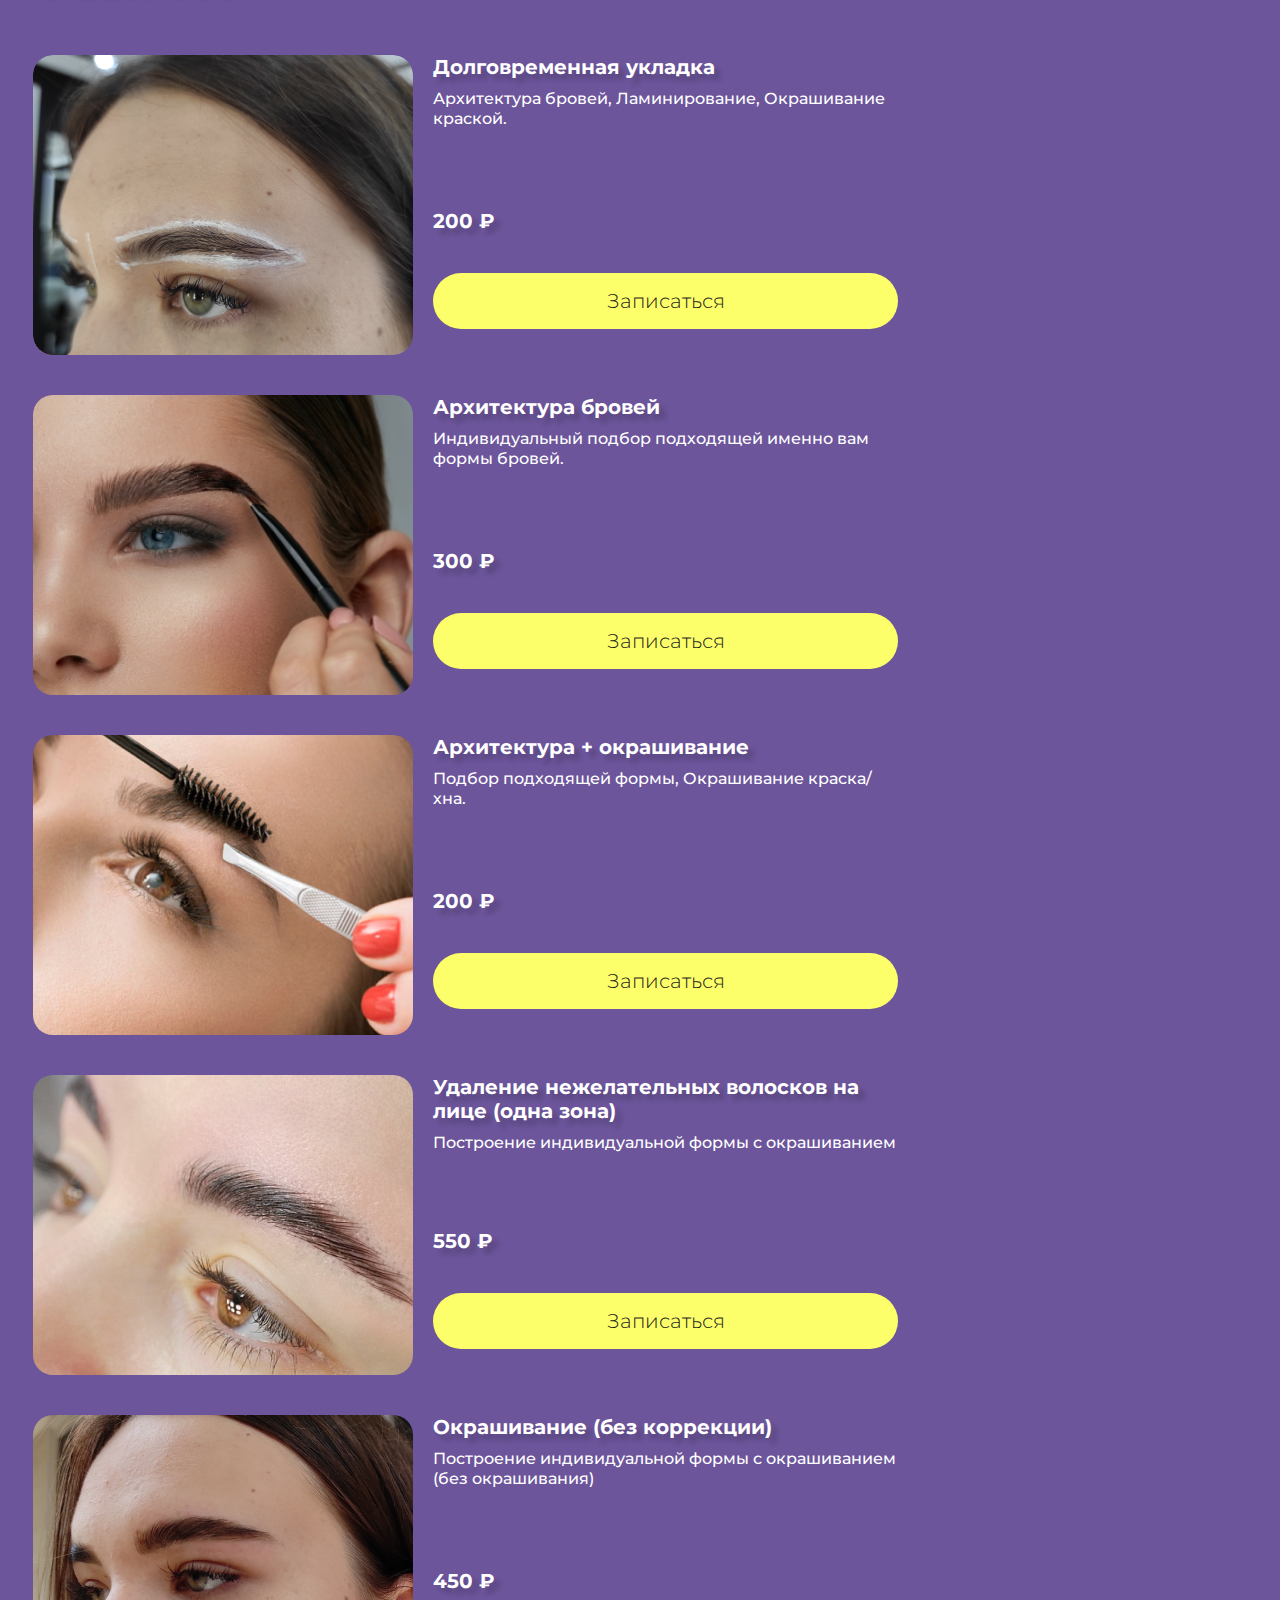
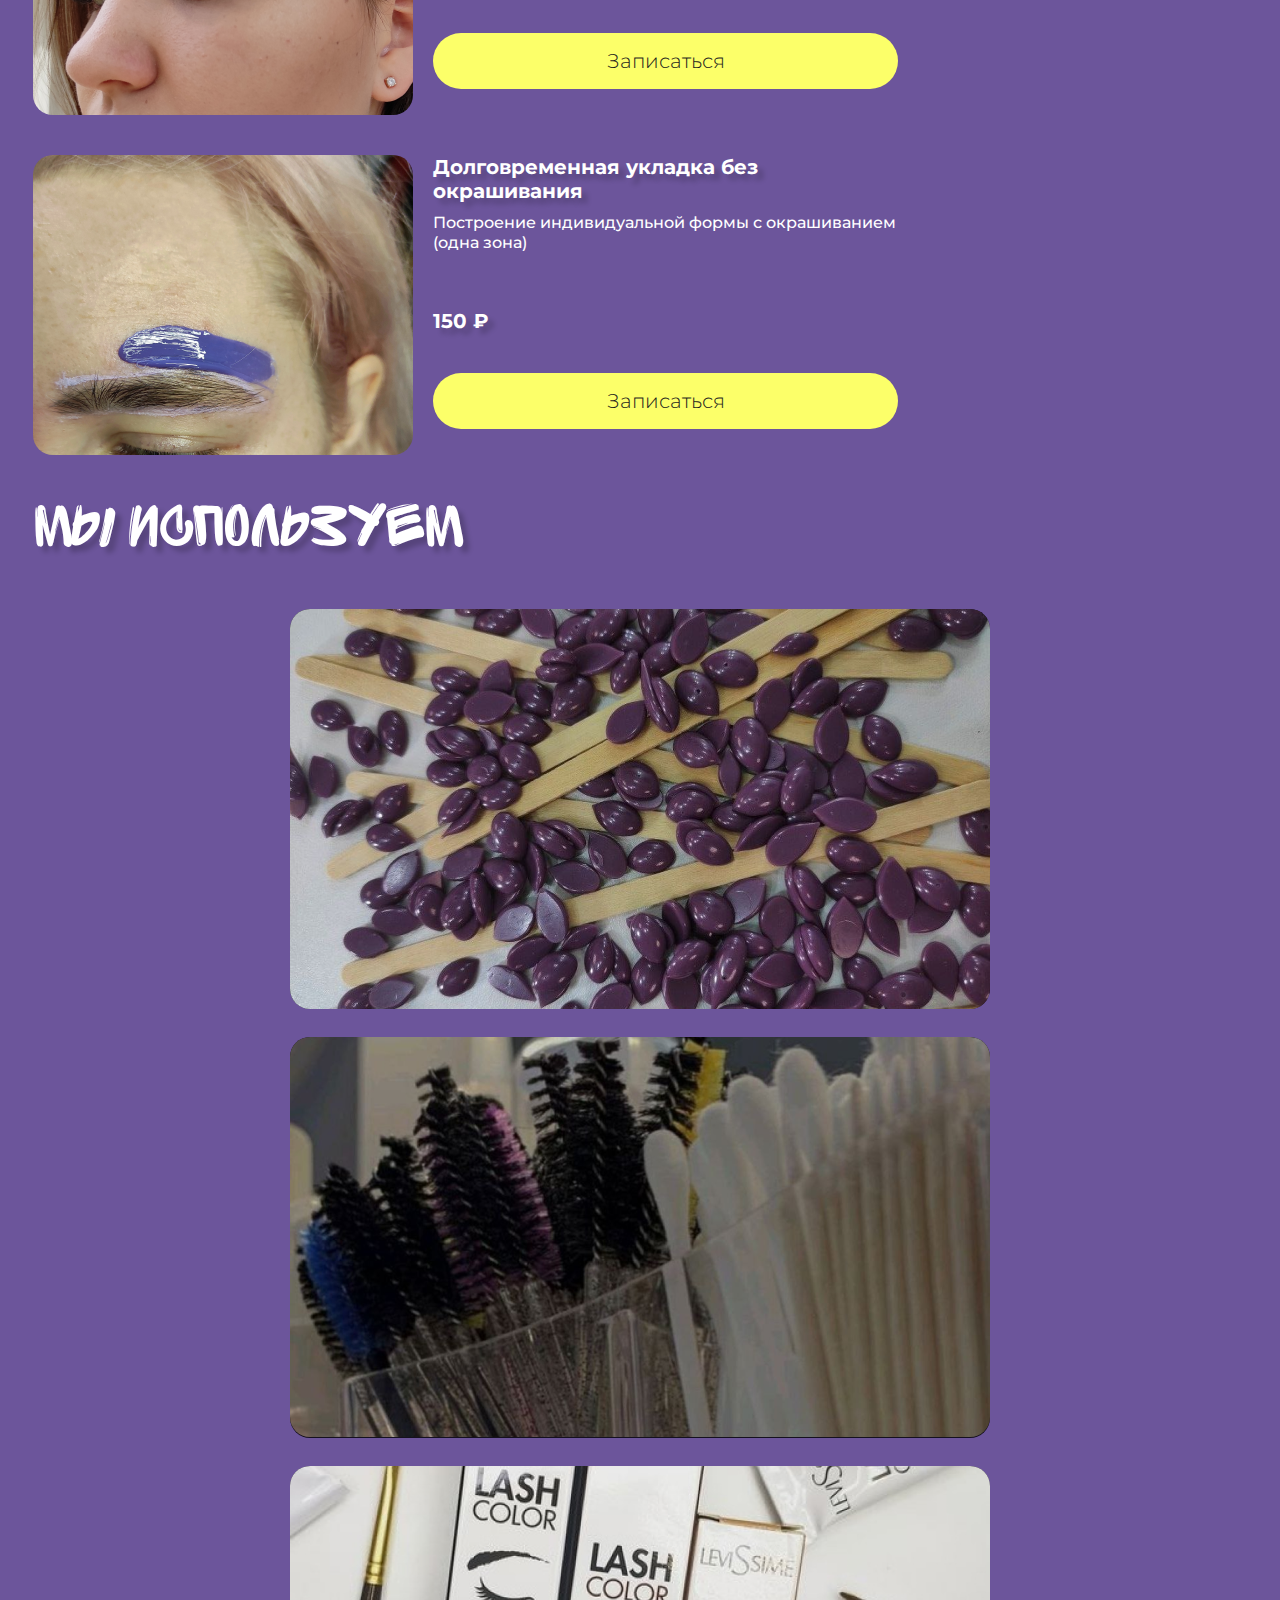
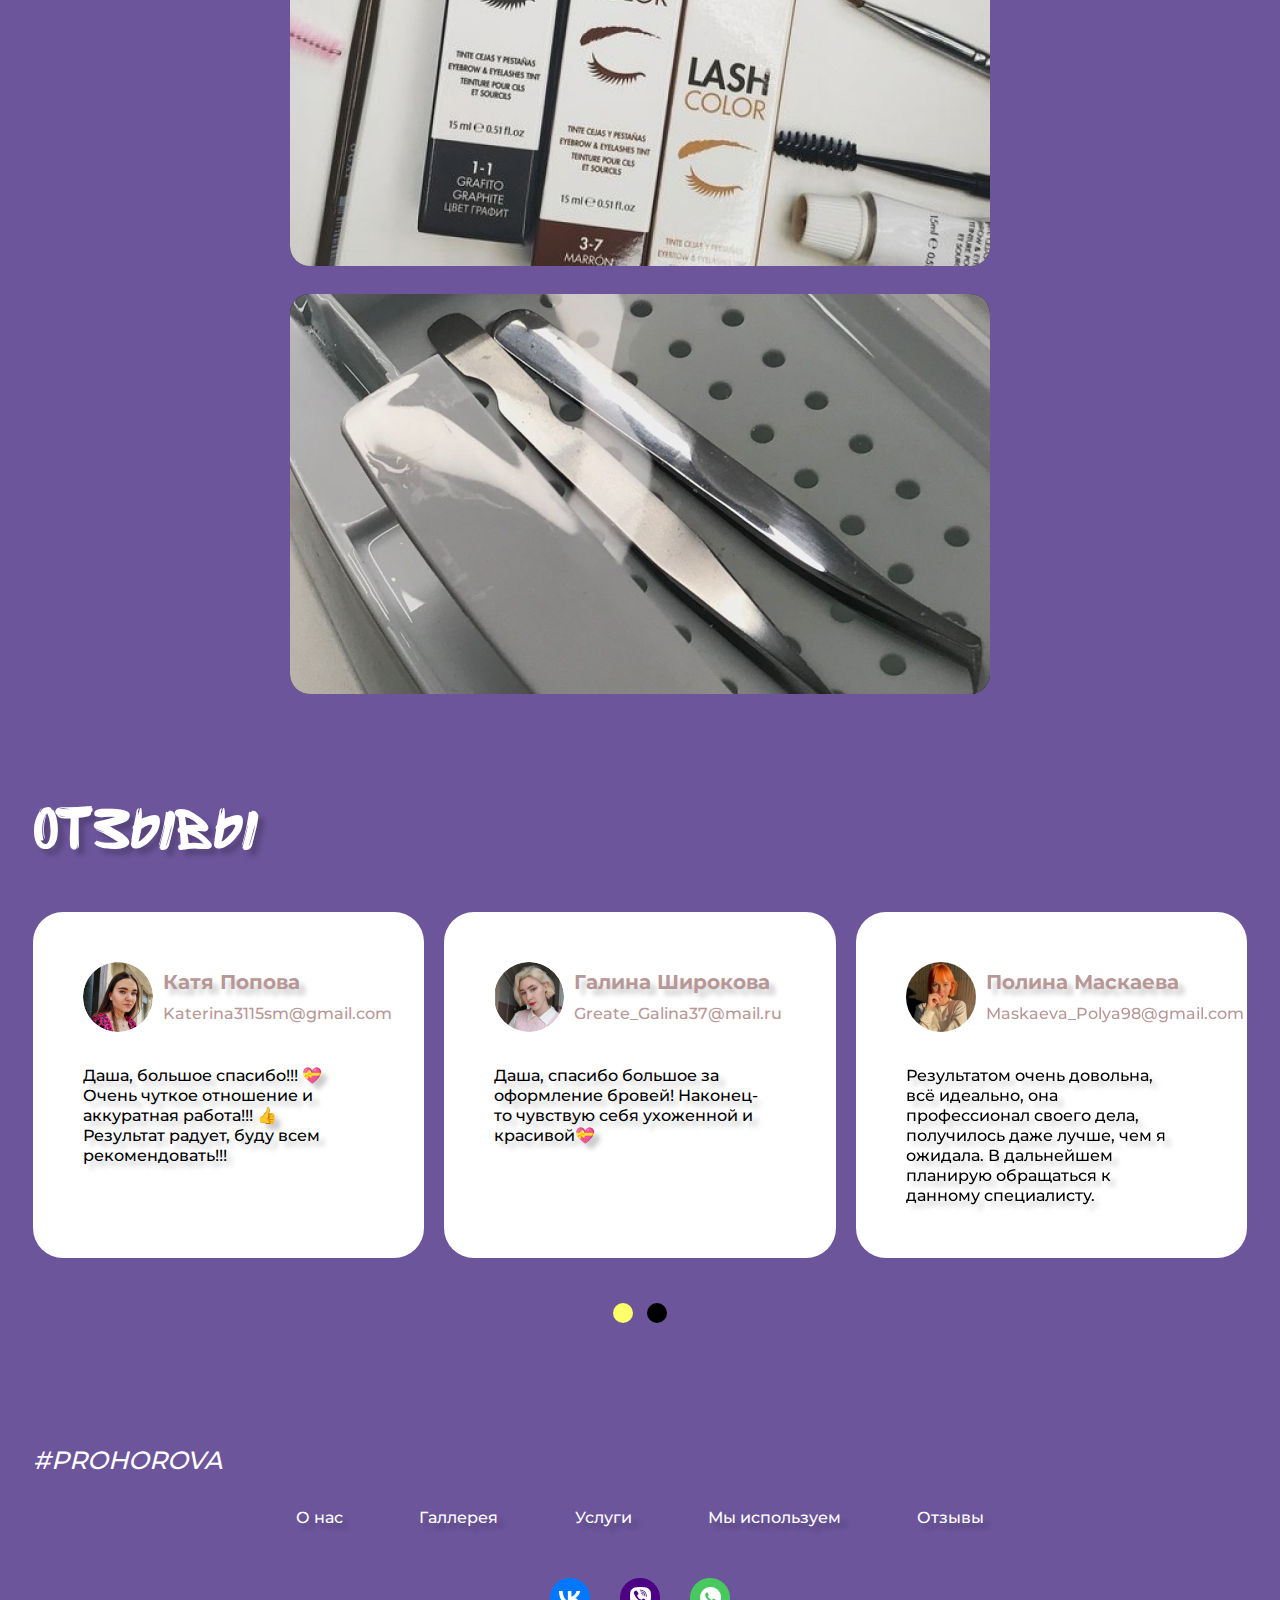
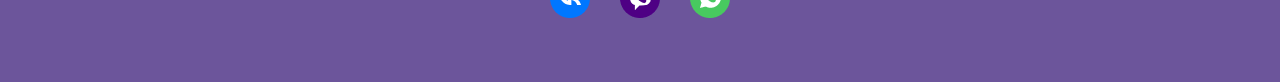
==== commit 2de3a1f3: "reviews-fix" ====
--- a/index.html
+++ b/index.html
@@ -428,13 +428,13 @@
                     <div class="reviews-head">
                       <img
                         class="item-avatar"
-                        src="./image/servise7.jpg"
+                        src="./image/katyareviews.png"
                         alt=""
                       />
                       <div class="reviews-head-text">
                         <h3 class="service-title item-color">Катя Попова</h3>
                         <a
-                          href="mailto:Ptruha37@mail.ru"
+                          href="mailto:Katerina3115sm@gmail.com"
                           class="default-text item-color"
                         >
                           Katerina3115sm@gmail.com
@@ -450,14 +450,16 @@
                   <div class="reviews-item">
                     <div class="reviews-head">
                       <img
+                        width="70px"
+                        height="70px"
                         class="item-avatar"
-                        src="./image/galia-rev.jpg"
+                        src="./image/galyareviews.png"
                         alt=""
                       />
                       <div class="reviews-head-text">
                         <h3 class="service-title item-color">Галина Широкова</h3>
                         <a
-                          href="mailto:Ptruha37@mail.ru"
+                          href="mailto:Greate_Galina37@mail.ru"
                           class="default-text item-color"
                         >
                           Greate_Galina37@mail.ru
@@ -473,6 +475,8 @@
                   <div class="reviews-item">
                     <div class="reviews-head">
                       <img
+                        width="70px"
+                        height="70px"
                         class="item-avatar"
                         src="./image/polina-rev.jpg"
                         alt=""
@@ -480,10 +484,10 @@
                       <div class="reviews-head-text">
                         <h3 class="service-title item-color">Полина Маскаева</h3>
                         <a
-                          href="mailto:Ptruha37@mail.ru"
+                          href="mailto: Maskaeva_Polya98@gmail.com"
                           class="default-text item-color"
                         >
-                          Maskaeva_Polina98@gmail.com
+                          Maskaeva_Polya98@gmail.com
                         </a>
                       </div>
                     </div>
@@ -497,39 +501,16 @@
                     <div class="reviews-head">
                       <img
                         class="item-avatar"
-                        src="./image/reviews1.png"
+                        src="./image/taniareviews.png"
                         alt=""
                       />
                       <div class="reviews-head-text">
-                        <h3 class="service-title item-color">Даша Сидорова</h3>
+                        <h3 class="service-title item-color">Таня Смирнова</h3>
                         <a
-                          href="mailto:Ptruha37@mail.ru"
+                          href="mailto:Tanya_beauty1998@gmail.com"
                           class="default-text item-color"
                         >
-                          Ptruha37@mail.ru
-                        </a>
-                      </div>
-                    </div>
-                    <p class="reviews-text default-text">
-                      Неожидала такого великолепного качества, все просто супер!!!
-                    </p>
-                  </div>
-                </div>
-                <div class="item">
-                  <div class="reviews-item">
-                    <div class="reviews-head">
-                      <img
-                        class="item-avatar"
-                        src="./image/reviews1.png"
-                        alt=""
-                      />
-                      <div class="reviews-head-text">
-                        <h3 class="service-title item-color">Саша Сидорова</h3>
-                        <a
-                          href="mailto:Ptruha37@mail.ru"
-                          class="default-text item-color"
-                        >
-                          Ptruha37@mail.ru
+                           Tanya_beauty1998@gmail.com
                         </a>
                       </div>
                     </div>
--- a/css/style.css
+++ b/css/style.css
@@ -713,6 +713,7 @@
     .reviews{
         margin-bottom: 50px;
     }
+
     .gallary-btn {
         display: none;
     }
@@ -724,14 +725,19 @@
 }
 @media(max-width:534px){
     .service-title {
-            font-size: 14px;
-            margin: 0;
-        }
-
+        font-size: 14px;
+        margin: 0;
+    }
+    .reviews-head-text a{
+        font-size: 14px;
+    }
     .text-in-card {
         font-size: 10px;
         line-height: 12px;
     }
+
+        
+
 }
 @media(max-width:450px){
     
@@ -765,5 +771,7 @@
         bottom: -623px;
         right: -129px;
     }
-   
+   .reviews-item {
+       padding: 50px 10px;
+   }
 }